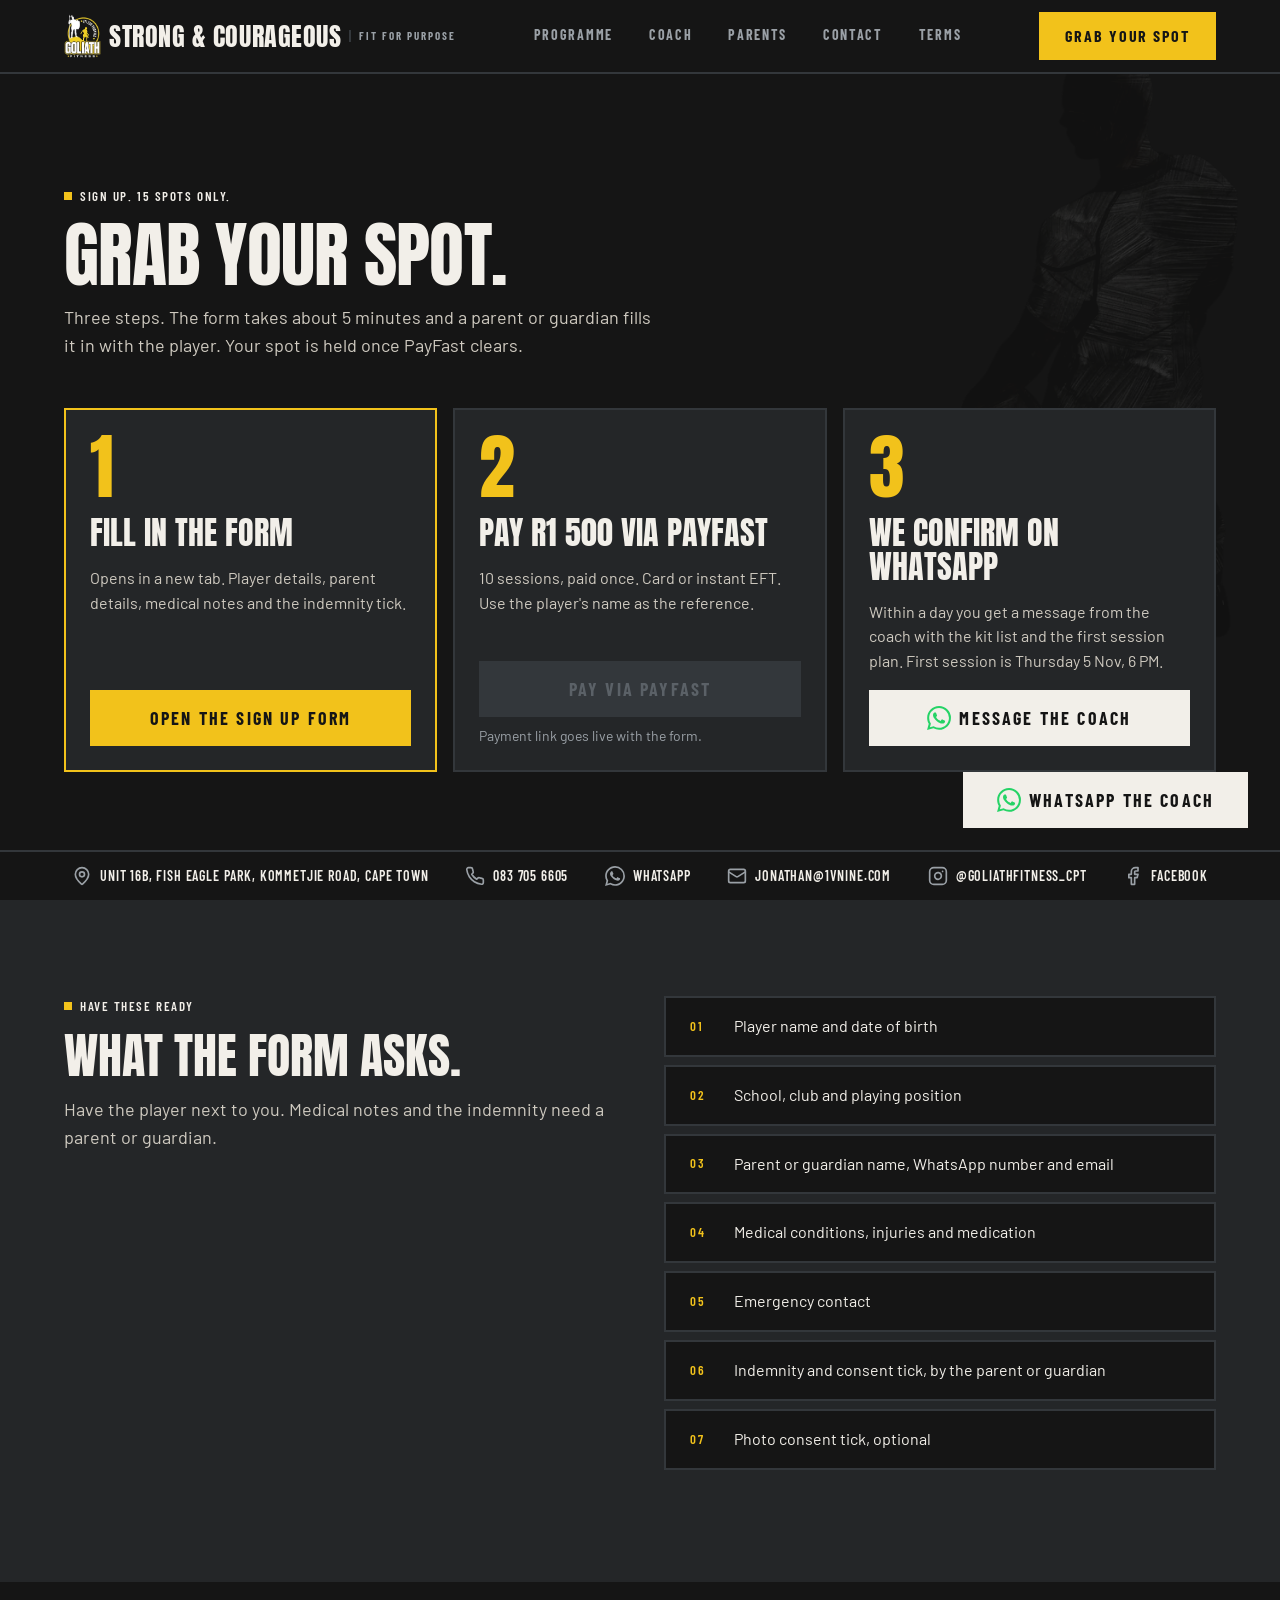
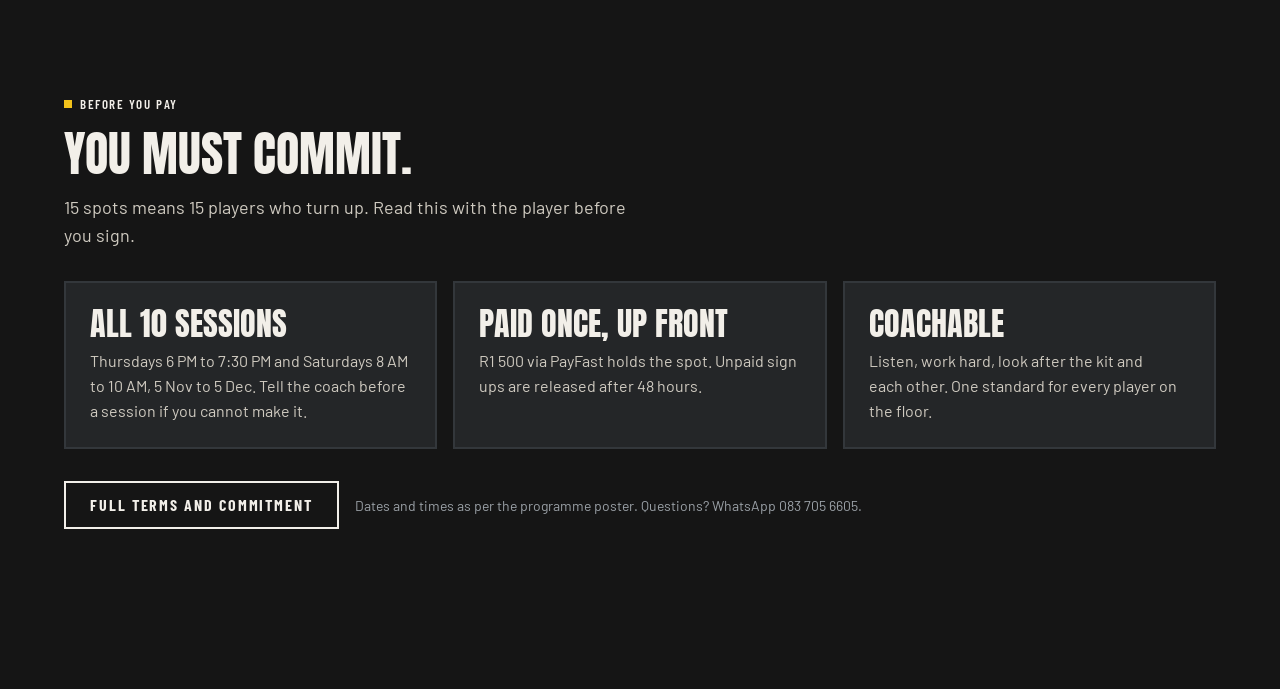
==== sign-up.html @ c694f8e2 "SEO, speed and accessibility upgrades from the three audits - robots.txt, sitemap.xml and llms.txt -" ====
<!DOCTYPE html>
<html lang="en-ZA">
<head>
<meta charset="utf-8">
<meta name="viewport" content="width=device-width, initial-scale=1">
<title>Sign Up for No Base. No Season. | Teen Rugby, Cape Town</title>
<meta name="description" content="Three steps to a spot on No Base. No Season.: fill in the form, pay R1 500 via PayFast, get confirmed on WhatsApp.">
<link rel="canonical" href="https://n0basen0season.netlify.app/sign-up">
<link rel="icon" type="image/png" sizes="32x32" href="assets/favicon-32.png">
<link rel="apple-touch-icon" href="assets/apple-touch-icon.png">
<meta name="theme-color" content="#151515">
<meta property="og:type" content="website">
<meta property="og:site_name" content="Strong &amp; Courageous Rugby">
<meta property="og:title" content="Sign Up for No Base. No Season. | Teen Rugby, Cape Town">
<meta property="og:description" content="Three steps to a spot on No Base. No Season.: fill in the form, pay R1 500 via PayFast, get confirmed on WhatsApp.">
<meta property="og:url" content="https://n0basen0season.netlify.app/sign-up">
<meta property="og:image" content="https://n0basen0season.netlify.app/assets/og-image.jpg">
<meta property="og:image:width" content="1200">
<meta property="og:image:height" content="630">
<meta property="og:image:alt" content="Goliath Fitness, Fit for Purpose badge">
<meta name="twitter:card" content="summary_large_image">
<meta name="twitter:title" content="Sign Up for No Base. No Season. | Teen Rugby, Cape Town">
<meta name="twitter:description" content="Three steps to a spot on No Base. No Season.: fill in the form, pay R1 500 via PayFast, get confirmed on WhatsApp.">
<meta name="twitter:image" content="https://n0basen0season.netlify.app/assets/og-image.jpg">
<link rel="preload" href="assets/fonts/Anton-Regular.woff2" as="font" type="font/woff2" crossorigin>
<link rel="preload" href="assets/fonts/Barlow-Regular.woff2" as="font" type="font/woff2" crossorigin>
<link rel="stylesheet" href="css/goliath.css">
<link rel="stylesheet" href="css/site.css">
<script src="js/site.js" defer></script>
<script type="application/ld+json">
{
 "@context": "https://schema.org",
 "@graph": [
  {
   "@type": "WebPage",
   "@id": "https://n0basen0season.netlify.app/sign-up",
   "name": "Sign Up for No Base. No Season. | Teen Rugby, Cape Town",
   "url": "https://n0basen0season.netlify.app/sign-up",
   "isPartOf": {
    "@id": "https://n0basen0season.netlify.app/#website"
   },
   "about": {
    "@id": "https://n0basen0season.netlify.app/#event"
   }
  },
  {
   "@type": "BreadcrumbList",
   "itemListElement": [
    {
     "@type": "ListItem",
     "position": 1,
     "name": "Home",
     "item": "https://n0basen0season.netlify.app/"
    },
    {
     "@type": "ListItem",
     "position": 2,
     "name": "Sign Up",
     "item": "https://n0basen0season.netlify.app/sign-up"
    }
   ]
  }
 ]
}
</script>
</head>
<body>
<svg width="0" height="0" style="position:absolute" aria-hidden="true">
  <symbol id="i-whatsapp" viewBox="0 0 24 24"><path fill="currentColor" d="M17.472 14.382c-.297-.149-1.758-.867-2.03-.967-.273-.099-.471-.148-.67.15-.197.297-.767.966-.94 1.164-.173.199-.347.223-.644.075-.297-.15-1.255-.463-2.39-1.475-.883-.788-1.48-1.761-1.653-2.059-.173-.297-.018-.458.13-.606.134-.133.298-.347.446-.52.149-.174.198-.298.298-.497.099-.198.05-.371-.025-.52-.075-.149-.669-1.612-.916-2.207-.242-.579-.487-.5-.669-.51-.173-.008-.371-.01-.57-.01-.198 0-.52.074-.792.372-.272.297-1.04 1.016-1.04 2.479 0 1.462 1.065 2.875 1.213 3.074.149.198 2.096 3.2 5.077 4.487.709.306 1.262.489 1.694.625.712.227 1.36.195 1.871.118.571-.085 1.758-.719 2.006-1.413.248-.694.248-1.289.173-1.413-.074-.124-.272-.198-.57-.347m-5.421 7.403h-.004a9.87 9.87 0 01-5.031-1.378l-.361-.214-3.741.982.998-3.648-.235-.374a9.86 9.86 0 01-1.51-5.26c.001-5.45 4.436-9.884 9.888-9.884 2.64 0 5.122 1.03 6.988 2.898a9.825 9.825 0 012.893 6.994c-.003 5.45-4.437 9.884-9.885 9.884m8.413-18.297A11.815 11.815 0 0012.05 0C5.495 0 .16 5.335.157 11.892c0 2.096.547 4.142 1.588 5.945L.057 24l6.305-1.654a11.882 11.882 0 005.683 1.448h.005c6.554 0 11.89-5.335 11.893-11.893a11.821 11.821 0 00-3.48-8.413Z"/></symbol>
  <symbol id="i-menu" viewBox="0 0 24 24" fill="none" stroke="currentColor" stroke-width="2" stroke-linecap="round" stroke-linejoin="round"><line x1="4" x2="20" y1="12" y2="12"/><line x1="4" x2="20" y1="6" y2="6"/><line x1="4" x2="20" y1="18" y2="18"/></symbol>
  <symbol id="i-x" viewBox="0 0 24 24" fill="none" stroke="currentColor" stroke-width="2" stroke-linecap="round" stroke-linejoin="round"><path d="M18 6 6 18"/><path d="m6 6 12 12"/></symbol>
  <symbol id="i-map-pin" viewBox="0 0 24 24" fill="none" stroke="currentColor" stroke-width="2" stroke-linecap="round" stroke-linejoin="round"><path d="M20 10c0 4.993-5.539 10.193-7.399 11.799a1 1 0 0 1-1.202 0C9.539 20.193 4 14.993 4 10a8 8 0 0 1 16 0"/><circle cx="12" cy="10" r="3"/></symbol>
  <symbol id="i-phone" viewBox="0 0 24 24" fill="none" stroke="currentColor" stroke-width="2" stroke-linecap="round" stroke-linejoin="round"><path d="M22 16.92v3a2 2 0 0 1-2.18 2 19.79 19.79 0 0 1-8.63-3.07 19.5 19.5 0 0 1-6-6 19.79 19.79 0 0 1-3.07-8.67A2 2 0 0 1 4.11 2h3a2 2 0 0 1 2 1.72 12.84 12.84 0 0 0 .7 2.81 2 2 0 0 1-.45 2.11L8.09 9.91a16 16 0 0 0 6 6l1.27-1.27a2 2 0 0 1 2.11-.45 12.84 12.84 0 0 0 2.81.7A2 2 0 0 1 22 16.92z"/></symbol>
  <symbol id="i-mail" viewBox="0 0 24 24" fill="none" stroke="currentColor" stroke-width="2" stroke-linecap="round" stroke-linejoin="round"><rect width="20" height="16" x="2" y="4" rx="2"/><path d="m22 7-8.97 5.7a1.94 1.94 0 0 1-2.06 0L2 7"/></symbol>
  <symbol id="i-instagram" viewBox="0 0 24 24" fill="none" stroke="currentColor" stroke-width="2" stroke-linecap="round" stroke-linejoin="round"><rect width="20" height="20" x="2" y="2" rx="5" ry="5"/><path d="M16 11.37A4 4 0 1 1 12.63 8 4 4 0 0 1 16 11.37z"/><line x1="17.5" x2="17.51" y1="6.5" y2="6.5"/></symbol>
  <symbol id="i-facebook" viewBox="0 0 24 24" fill="none" stroke="currentColor" stroke-width="2" stroke-linecap="round" stroke-linejoin="round"><path d="M18 2h-3a5 5 0 0 0-5 5v3H7v4h3v8h4v-8h3l1-4h-4V7a1 1 0 0 1 1-1h3z"/></symbol>
</svg>
<a class="skip-link" href="#main">Skip to content</a>
<div class="gl-page">

<header class="gl-nav">
  <div class="gl-nav__bar">
    <a class="gl-nav__brand" href="index.html" aria-label="Strong &amp; Courageous home"><img class="gl-nav__logo" src="assets/logo-111.webp" alt="Goliath Fitness badge" width="37" height="44"><span class="gl-nav__word">Strong &amp; Courageous</span><span class="gl-nav__sub">Fit for Purpose</span></a>
    <nav aria-label="Primary">
      <ul class="gl-nav__links">
        <li><a class="gl-nav__link" href="index.html#programme">Programme</a></li>
        <li><a class="gl-nav__link" href="index.html#coach">Coach</a></li>
        <li><a class="gl-nav__link" href="index.html#faq">Parents</a></li>
        <li><a class="gl-nav__link" href="index.html#contact">Contact</a></li>
        <li><a class="gl-nav__link" href="terms.html">Terms</a></li>
      </ul>
    </nav>
    <div class="gl-nav__actions">
      <a class="gl-btn gl-btn--primary gl-nav__cta" href="sign-up.html"><span>Grab Your Spot</span></a>
      <button class="gl-nav__toggle" type="button" aria-expanded="false" aria-controls="gl-nav-menu" aria-label="Open menu"><svg class="gl-icon gl-icon--open" width="24" height="24" aria-hidden="true"><use href="#i-menu"/></svg><svg class="gl-icon gl-icon--close" width="24" height="24" aria-hidden="true"><use href="#i-x"/></svg></button>
    </div>
  </div>
  <div class="gl-nav__menu" id="gl-nav-menu" hidden>
    <a class="gl-nav__link" href="index.html#programme">Programme</a>
    <a class="gl-nav__link" href="index.html#coach">Coach</a>
    <a class="gl-nav__link" href="index.html#faq">Parents</a>
    <a class="gl-nav__link" href="index.html#contact">Contact</a>
    <a class="gl-nav__link" href="terms.html">Terms</a>
    <div class="gl-nav__menu-actions">
      <a class="gl-btn gl-btn--primary gl-btn--full" href="sign-up.html"><span>Grab Your Spot</span></a>
      <a class="gl-btn gl-btn--whatsapp gl-btn--full" href="https://wa.me/27837056605?text=Hi%20Jonathan.%20I%20want%20to%20sign%20up%20for%20No%20Base.%20No%20Season." target="_blank" rel="noopener noreferrer"><svg class="gl-icon" width="24" height="24" aria-hidden="true"><use href="#i-whatsapp"/></svg><span>WhatsApp the Coach</span></a>
    </div>
  </div>
</header>

<main class="gl-page__main" id="main" tabindex="-1">

<section class="gl-section" aria-labelledby="signup-title" style="position:relative;overflow:hidden">
  <img src="assets/brand/player-paint-web-600.webp" srcset="assets/brand/player-paint-web-600.webp 600w, assets/brand/player-paint-web-1000.webp 1000w" sizes="512px" width="1200" height="1500" alt="" aria-hidden="true" style="position:absolute;right:-6%;top:-4%;height:min(640px, 90%);width:auto;opacity:.45;pointer-events:none;filter:contrast(1.15) saturate(.8)">
  <div class="gl-container" style="position:relative;display:flex;flex-direction:column;gap:48px">
    <div class="gl-sh gl-sh--display">
      <span class="eyebrow">Sign up. 15 spots only.</span>
      <h1 class="gl-sh__title" id="signup-title">Grab Your Spot.</h1>
      <p class="gl-sh__lead">Three steps. The form takes about 5 minutes and a parent or guardian fills it in with the player. Your spot is held once PayFast clears.</p>
    </div>
    <ol style="list-style:none;margin:0;padding:0;display:grid;grid-template-columns:repeat(auto-fit,minmax(280px,1fr));gap:16px">
      <li class="gl-card" style="padding:24px;gap:16px;border-color:var(--border-accent)">
        <span class="t-display-l" style="color:var(--text-accent)">1</span>
        <span class="t-h3">Fill in the form</span>
        <span class="t-body">Opens in a new tab. Player details, parent details, medical notes and the indemnity tick.</span>
        <div style="margin-top:auto;display:flex;flex-direction:column;gap:8px">
          <a class="gl-btn gl-btn--primary gl-btn--lg gl-btn--full" href="https://forms.gle/XaMLDP9zuUtkLmPWA" target="_blank" rel="noopener noreferrer"><span>Open the Sign Up Form</span></a>
        </div>
      </li>
      <li class="gl-card" style="padding:24px;gap:16px">
        <span class="t-display-l" style="color:var(--text-accent)">2</span>
        <span class="t-h3">Pay R1 500 via PayFast</span>
        <span class="t-body">10 sessions, paid once. Card or instant EFT. Use the player's name as the reference.</span>
        <div style="margin-top:auto;display:flex;flex-direction:column;gap:8px">
          <!-- PayFast link not set yet. When you have it: replace role/aria-disabled with href="YOUR_PAYFAST_LINK" target="_blank" rel="noopener noreferrer", and delete the note below. -->
          <a class="gl-btn gl-btn--secondary gl-btn--lg gl-btn--full" role="link" aria-disabled="true"><span>Pay via PayFast</span></a>
          <span class="t-small">Payment link goes live with the form.</span>
        </div>
      </li>
      <li class="gl-card" style="padding:24px;gap:16px">
        <span class="t-display-l" style="color:var(--text-accent)">3</span>
        <span class="t-h3">We confirm on WhatsApp</span>
        <span class="t-body">Within a day you get a message from the coach with the kit list and the first session plan. First session is Thursday 5 Nov, 6 PM.</span>
        <div style="margin-top:auto">
          <a class="gl-btn gl-btn--whatsapp gl-btn--full" href="https://wa.me/27837056605?text=Hi%20Jonathan.%20I%20have%20signed%20up%20for%20No%20Base.%20No%20Season.%20and%20paid%20via%20PayFast." target="_blank" rel="noopener noreferrer"><svg class="gl-icon" width="24" height="24" aria-hidden="true"><use href="#i-whatsapp"/></svg><span>Message the Coach</span></a>
        </div>
      </li>
    </ol>
  </div>
</section>

<section class="gl-band gl-section" aria-labelledby="asks-title">
  <div class="gl-container" style="display:grid;grid-template-columns:repeat(auto-fit,minmax(280px,1fr));gap:48px;align-items:start">
    <div class="gl-sh">
      <span class="eyebrow">Have these ready</span>
      <h2 class="gl-sh__title" id="asks-title">What the Form Asks.</h2>
      <p class="gl-sh__lead">Have the player next to you. Medical notes and the indemnity need a parent or guardian.</p>
    </div>
    <ul style="list-style:none;margin:0;padding:0;display:flex;flex-direction:column;gap:8px">
      <li class="gl-card" style="padding:16px 24px;flex-direction:row;gap:16px;align-items:center"><span class="t-label" style="color:var(--text-accent);min-width:28px">01</span><span class="t-body" style="color:var(--text-primary)">Player name and date of birth</span></li>
      <li class="gl-card" style="padding:16px 24px;flex-direction:row;gap:16px;align-items:center"><span class="t-label" style="color:var(--text-accent);min-width:28px">02</span><span class="t-body" style="color:var(--text-primary)">School, club and playing position</span></li>
      <li class="gl-card" style="padding:16px 24px;flex-direction:row;gap:16px;align-items:center"><span class="t-label" style="color:var(--text-accent);min-width:28px">03</span><span class="t-body" style="color:var(--text-primary)">Parent or guardian name, WhatsApp number and email</span></li>
      <li class="gl-card" style="padding:16px 24px;flex-direction:row;gap:16px;align-items:center"><span class="t-label" style="color:var(--text-accent);min-width:28px">04</span><span class="t-body" style="color:var(--text-primary)">Medical conditions, injuries and medication</span></li>
      <li class="gl-card" style="padding:16px 24px;flex-direction:row;gap:16px;align-items:center"><span class="t-label" style="color:var(--text-accent);min-width:28px">05</span><span class="t-body" style="color:var(--text-primary)">Emergency contact</span></li>
      <li class="gl-card" style="padding:16px 24px;flex-direction:row;gap:16px;align-items:center"><span class="t-label" style="color:var(--text-accent);min-width:28px">06</span><span class="t-body" style="color:var(--text-primary)">Indemnity and consent tick, by the parent or guardian</span></li>
      <li class="gl-card" style="padding:16px 24px;flex-direction:row;gap:16px;align-items:center"><span class="t-label" style="color:var(--text-accent);min-width:28px">07</span><span class="t-body" style="color:var(--text-primary)">Photo consent tick, optional</span></li>
    </ul>
  </div>
</section>

<section class="gl-section" aria-labelledby="commit-title">
  <div class="gl-container" style="display:flex;flex-direction:column;gap:32px">
    <div class="gl-sh">
      <span class="eyebrow">Before you pay</span>
      <h2 class="gl-sh__title" id="commit-title">You Must Commit.</h2>
      <p class="gl-sh__lead">15 spots means 15 players who turn up. Read this with the player before you sign.</p>
    </div>
    <div style="display:grid;grid-template-columns:repeat(auto-fit,minmax(240px,1fr));gap:16px">
      <div class="gl-card" style="padding:24px;gap:8px"><span class="t-h3">All 10 sessions</span><span class="t-body">Thursdays 6 PM to 7:30 PM and Saturdays 8 AM to 10 AM, 5 Nov to 5 Dec. Tell the coach before a session if you cannot make it.</span></div>
      <div class="gl-card" style="padding:24px;gap:8px"><span class="t-h3">Paid once, up front</span><span class="t-body">R1 500 via PayFast holds the spot. Unpaid sign ups are released after 48 hours.</span></div>
      <div class="gl-card" style="padding:24px;gap:8px"><span class="t-h3">Coachable</span><span class="t-body">Listen, work hard, look after the kit and each other. One standard for every player on the floor.</span></div>
    </div>
    <div class="gl-cluster" style="gap:16px">
      <a class="gl-btn gl-btn--secondary" href="terms.html"><span>Full Terms and Commitment</span></a>
      <span class="t-small">Dates and times as per the programme poster. Questions? WhatsApp 083 705 6605.</span>
    </div>
  </div>
</section>

</main>

<a class="gl-btn gl-btn--whatsapp gl-wa-float" href="https://wa.me/27837056605?text=Hi%20Jonathan.%20I%20want%20to%20sign%20up%20for%20No%20Base.%20No%20Season." target="_blank" rel="noopener noreferrer"><svg class="gl-icon" width="24" height="24" aria-hidden="true"><use href="#i-whatsapp"/></svg><span>WhatsApp the Coach</span></a>

<footer class="gl-strip gl-strip--fixed" aria-label="Contact details">
  <div class="gl-strip__bar">
    <a class="gl-strip__item gl-strip__item--address" href="https://maps.app.goo.gl/hayWaB1EWvCcktq87" aria-label="Find us at Unit 16B, Fish Eagle Park, Kommetjie Road, Cape Town" target="_blank" rel="noopener noreferrer"><svg class="gl-icon" width="20" height="20" aria-hidden="true"><use href="#i-map-pin"/></svg><span class="gl-strip__text">Unit 16B, Fish Eagle Park, Kommetjie Road, Cape Town</span></a>
    <a class="gl-strip__item" href="tel:+27837056605" aria-label="Call 083 705 6605"><svg class="gl-icon" width="20" height="20" aria-hidden="true"><use href="#i-phone"/></svg><span class="gl-strip__text">083 705 6605</span></a>
    <a class="gl-strip__item" href="https://wa.me/27837056605" aria-label="WhatsApp 083 705 6605" target="_blank" rel="noopener noreferrer"><svg class="gl-icon" width="20" height="20" aria-hidden="true"><use href="#i-whatsapp"/></svg><span class="gl-strip__text">WhatsApp</span></a>
    <a class="gl-strip__item" href="mailto:jonathan@1vnine.com" aria-label="Email jonathan@1vnine.com"><svg class="gl-icon" width="20" height="20" aria-hidden="true"><use href="#i-mail"/></svg><span class="gl-strip__text">jonathan@1vnine.com</span></a>
    <a class="gl-strip__item" href="https://www.instagram.com/goliathfitness_cpt" aria-label="Instagram @goliathfitness_cpt" target="_blank" rel="noopener noreferrer"><svg class="gl-icon" width="20" height="20" aria-hidden="true"><use href="#i-instagram"/></svg><span class="gl-strip__text">@goliathfitness_cpt</span></a>
    <!-- Facebook URL is the design's placeholder. Swap in the real page link. -->
    <a class="gl-strip__item" href="https://www.facebook.com/" aria-label="Facebook page" target="_blank" rel="noopener noreferrer"><svg class="gl-icon" width="20" height="20" aria-hidden="true"><use href="#i-facebook"/></svg><span class="gl-strip__text">Facebook</span></a>
  </div>
</footer>

</div>
</body>
</html>
---- css/goliath.css ----
/* Goliath Design System (d1de672b), concatenated from _ds/. Only change: @font-face lists WOFF2 before the original TTF. Page tweaks live in site.css. */
/* Webfonts. Open licence (OFL) binaries copied from the Google Fonts repository into /assets/fonts.
   Display: Anton (single weight). Body: Barlow 400/500/600. Labels and buttons: Barlow Condensed 600/700. */
@font-face{font-family:"Anton";font-style:normal;font-weight:400;font-display:swap;src:url("../assets/fonts/Anton-Regular.woff2") format("woff2"),url("../assets/fonts/Anton-Regular.ttf") format("truetype")}
@font-face{font-family:"Barlow";font-style:normal;font-weight:400;font-display:swap;src:url("../assets/fonts/Barlow-Regular.woff2") format("woff2"),url("../assets/fonts/Barlow-Regular.ttf") format("truetype")}
@font-face{font-family:"Barlow";font-style:normal;font-weight:500;font-display:swap;src:url("../assets/fonts/Barlow-Medium.woff2") format("woff2"),url("../assets/fonts/Barlow-Medium.ttf") format("truetype")}
@font-face{font-family:"Barlow";font-style:normal;font-weight:600;font-display:swap;src:url("../assets/fonts/Barlow-SemiBold.woff2") format("woff2"),url("../assets/fonts/Barlow-SemiBold.ttf") format("truetype")}
@font-face{font-family:"Barlow Condensed";font-style:normal;font-weight:600;font-display:swap;src:url("../assets/fonts/BarlowCondensed-SemiBold.woff2") format("woff2"),url("../assets/fonts/BarlowCondensed-SemiBold.ttf") format("truetype")}
@font-face{font-family:"Barlow Condensed";font-style:normal;font-weight:700;font-display:swap;src:url("../assets/fonts/BarlowCondensed-Bold.woff2") format("woff2"),url("../assets/fonts/BarlowCondensed-Bold.ttf") format("truetype")}
:root{
/* Base palette. Charcoal is the ground, Bone is the ink, Steel is structure, Yellow is the single accent, matched to the gym’s own campaign material and badge. */
--charcoal-900:#151515;
--charcoal-800:#1C1D1F;
--charcoal-700:#242628;
--charcoal-600:#2E3134;
--steel-700:#33373B;
--steel-500:#5B6167;
--steel-300:#9AA0A6;
--bone-300:#CFCAC0;
--bone-100:#F2EFE9;
--yellow-400:#F7CF3F;
--yellow-500:#F2C21B;
--yellow-600:#D9A90D;
--success-500:#8DAA78;
--success-700:#3A4F31;
--error-500:#E5695A;
--error-700:#5A2A24;
/* The gold in the supplied logo mark. One step from the accent. The logo file itself is never recoloured. */
--logo-gold:#E8C820;
/* Third party brand colour. Appears only on the WhatsApp glyph inside the WhatsApp button. Never a fill. */
--whatsapp:#25D366;

/* Semantic aliases. Components reference these, never the raw palette. */
--bg-page:var(--charcoal-900);
--bg-section:var(--charcoal-700);
--surface-card:var(--charcoal-700);
--surface-card-hover:var(--charcoal-600);
--surface-input:var(--charcoal-800);
--surface-strip:var(--charcoal-900);
--text-primary:var(--bone-100);
--text-body:var(--bone-300);
--text-secondary:var(--steel-300);
--text-disabled:var(--steel-500);
--text-on-accent:var(--charcoal-900);
--text-inverse:var(--charcoal-900);
--text-accent:var(--yellow-500);
--accent:var(--yellow-500);
--accent-hover:var(--yellow-400);
--accent-pressed:var(--yellow-600);
--border-default:var(--steel-500);
--border-strong:var(--bone-100);
--border-subtle:var(--steel-700);
--border-accent:var(--yellow-500);
--focus-ring:var(--bone-100);
--focus-ring-on-light:var(--yellow-500);
--overlay-photo:rgba(21,21,21,.6);
--overlay-photo-heavy:rgba(21,21,21,.78);
--success:var(--success-500);
--success-bg:var(--success-700);
--error:var(--error-500);
--error-bg:var(--error-700);
--link:var(--bone-100);
--link-hover:var(--yellow-500);
}

:root{
/* Families */
--font-display:"Anton","Barlow Condensed",Impact,"Arial Narrow",sans-serif;
--font-body:"Barlow","Helvetica Neue",Arial,sans-serif;
--font-label:"Barlow Condensed","Barlow",Arial,sans-serif;

/* Weights. Anton ships one weight (400). */
--weight-regular:400;
--weight-medium:500;
--weight-semibold:600;
--weight-bold:700;

/* Scale. Mobile first, fluid to 1280. Display sizes are uppercase by rule. */
--text-display-xl:clamp(56px,10.5vw,112px);
--text-display-l:clamp(40px,6.5vw,72px);
--text-h2:clamp(32px,4.2vw,48px);
--text-h3:clamp(24px,2.6vw,32px);
--text-body-l:clamp(18px,1.4vw,20px);
--text-body:16px;
--text-small:14px;
--text-label:13px;

/* Line heights */
--leading-display:.92;
--leading-heading:1;
--leading-h3:1.05;
--leading-body:1.55;
--leading-small:1.5;
--leading-label:1;

/* Tracking */
--tracking-display:-.01em;
--tracking-heading:0;
--tracking-label:.12em;
--tracking-label-wide:.18em;
}

:root{
/* 8 point scale. --sp-1 is 8px. The half step exists for icon gaps and badge padding only. */
--sp-0-5:4px;
--sp-1:8px;
--sp-2:16px;
--sp-3:24px;
--sp-4:32px;
--sp-5:40px;
--sp-6:48px;
--sp-8:64px;
--sp-10:80px;
--sp-12:96px;
--sp-16:128px;

/* Shape. Hard edges. 2px is the ceiling, used only on badges and inputs. */
--radius-0:0;
--radius-1:2px;
--border-w:2px;
--border-w-hair:1px;

/* Controls. 48px is the minimum tap target. WhatsApp and hero CTAs use 56. */
--control-h:48px;
--control-h-lg:56px;
--control-px:24px;
--control-px-lg:32px;
--tap-min:48px;

/* Layout. Breakpoints are 390, 768 and 1280 (media queries cannot read custom properties, repeat the literals). */
--container-max:1280px;
--gutter:16px;
--gutter-md:32px;
--gutter-lg:64px;
--nav-h:64px;
--nav-h-lg:72px;
--strip-h:56px;
--strip-h-lg:48px;
--section-py:64px;
--section-py-lg:112px;

/* Motion. Mechanical. Colour and border changes only. Nothing moves, nothing fades in on scroll. */
--duration-fast:120ms; /* @kind other */
--duration-base:180ms; /* @kind other */
--ease-mechanical:cubic-bezier(.2,0,0,1); /* @kind other */

/* Stacking */
--z-nav:40; /* @kind other */
--z-strip:40; /* @kind other */
--z-float:50; /* @kind other */
--z-overlay:60; /* @kind other */
}

/* Page defaults for any surface built on the Goliath system. */
*,*::before,*::after{box-sizing:border-box}
html{-webkit-text-size-adjust:100%}
body{margin:0;background:var(--bg-page);color:var(--text-body);font-family:var(--font-body);font-size:var(--text-body);line-height:var(--leading-body);font-weight:var(--weight-regular);-webkit-font-smoothing:antialiased}
h1,h2,h3,h4,p,figure,blockquote{margin:0}
img,svg,video{display:block;max-width:100%}
a{color:var(--link);text-decoration:underline;text-decoration-thickness:2px;text-underline-offset:3px;transition:color var(--duration-fast) var(--ease-mechanical)}
a:hover{color:var(--link-hover)}
:focus-visible{outline:var(--border-w) solid var(--focus-ring);outline-offset:2px}
button,input,select,textarea{font:inherit;color:inherit}
::selection{background:var(--accent);color:var(--text-on-accent)}

/* Type classes for plain HTML consumers. Components set the same values inline. */
.t-display-xl{font-family:var(--font-display);font-size:var(--text-display-xl);line-height:var(--leading-display);letter-spacing:var(--tracking-display);text-transform:uppercase;font-weight:var(--weight-regular);color:var(--text-primary);text-wrap:balance}
.t-display-l{font-family:var(--font-display);font-size:var(--text-display-l);line-height:var(--leading-display);letter-spacing:var(--tracking-display);text-transform:uppercase;font-weight:var(--weight-regular);color:var(--text-primary);text-wrap:balance}
.t-h2{font-family:var(--font-display);font-size:var(--text-h2);line-height:var(--leading-heading);letter-spacing:var(--tracking-heading);text-transform:uppercase;font-weight:var(--weight-regular);color:var(--text-primary);text-wrap:balance}
.t-h3{font-family:var(--font-display);font-size:var(--text-h3);line-height:var(--leading-h3);text-transform:uppercase;font-weight:var(--weight-regular);color:var(--text-primary)}
.t-body-l{font-family:var(--font-body);font-size:var(--text-body-l);line-height:var(--leading-body);font-weight:var(--weight-regular);color:var(--text-body);text-wrap:pretty}
.t-body{font-family:var(--font-body);font-size:var(--text-body);line-height:var(--leading-body);font-weight:var(--weight-regular);color:var(--text-body);text-wrap:pretty}
.t-small{font-family:var(--font-body);font-size:var(--text-small);line-height:var(--leading-small);color:var(--text-secondary)}
.t-label{font-family:var(--font-label);font-size:var(--text-label);line-height:var(--leading-label);letter-spacing:var(--tracking-label);text-transform:uppercase;font-weight:var(--weight-semibold);color:var(--text-secondary)}
.t-primary{color:var(--text-primary)}
.t-accent{color:var(--text-accent)}
/* Eyebrow: yellow square marker plus label. The square is the brand's one decorative motif. */
.eyebrow{display:inline-flex;align-items:center;gap:var(--sp-1);font-family:var(--font-label);font-size:var(--text-label);letter-spacing:var(--tracking-label);text-transform:uppercase;font-weight:var(--weight-semibold);color:var(--text-primary)}
.eyebrow::before{content:"";width:8px;height:8px;background:var(--accent);flex:none}

/* Layout helpers. Mobile first. Breakpoints 390 (base), 768, 1280. */
.gl-container{width:100%;max-width:var(--container-max);margin-inline:auto;padding-inline:var(--gutter)}
.gl-section{padding-block:var(--section-py)}
.gl-band{background:var(--bg-section)}
.gl-stack{display:flex;flex-direction:column;gap:var(--sp-2)}
.gl-stack--lg{gap:var(--sp-4)}
.gl-cluster{display:flex;flex-wrap:wrap;gap:var(--sp-2);align-items:center}
.gl-grid{display:grid;gap:var(--sp-2);grid-template-columns:minmax(0,1fr)}
.gl-rule{border:0;border-top:var(--border-w) solid var(--border-subtle);margin:0}
.gl-rule--strong{border-top-color:var(--border-strong)}
.gl-page{min-height:100vh;display:flex;flex-direction:column}
.gl-page__main{flex:1;padding-bottom:var(--strip-h)}
@media(min-width:768px){.gl-container{padding-inline:var(--gutter-md)}.gl-grid{gap:var(--sp-3)}.gl-grid--2,.gl-grid--3{grid-template-columns:repeat(2,minmax(0,1fr))}.gl-page__main{padding-bottom:var(--strip-h-lg)}}
@media(min-width:1280px){.gl-container{padding-inline:var(--gutter-lg)}.gl-section{padding-block:var(--section-py-lg)}.gl-grid--3{grid-template-columns:repeat(3,minmax(0,1fr))}}

/* Component classes. The React components in /components render these. Plain HTML consumers may use them directly.
   Rules: 2px borders, 0 to 2px radius, colour and border changes only on interaction. Nothing moves, fades or glows. */

/* Icon */
.gl-icon{display:inline-block;flex:none;vertical-align:middle}

/* Buttons */
.gl-btn{display:inline-flex;align-items:center;justify-content:center;gap:var(--sp-1);min-height:var(--control-h);padding:0 var(--control-px);font-family:var(--font-label);font-weight:var(--weight-bold);font-size:16px;line-height:1;letter-spacing:var(--tracking-label);text-transform:uppercase;text-decoration:none;text-align:center;border:var(--border-w) solid transparent;border-radius:var(--radius-0);cursor:pointer;user-select:none;white-space:nowrap;transition:background-color var(--duration-fast) var(--ease-mechanical),color var(--duration-fast) var(--ease-mechanical),border-color var(--duration-fast) var(--ease-mechanical)}
.gl-btn--lg{min-height:var(--control-h-lg);padding:0 var(--control-px-lg);font-size:18px}
.gl-btn--full{display:flex;width:100%}
.gl-btn--primary{background:var(--accent);color:var(--text-on-accent);border-color:var(--accent)}
.gl-btn--primary:hover{background:var(--accent-hover);border-color:var(--accent-hover);color:var(--text-on-accent)}
.gl-btn--primary:active{background:var(--accent-pressed);border-color:var(--accent-pressed)}
.gl-btn--secondary{background:transparent;color:var(--text-primary);border-color:var(--border-strong)}
.gl-btn--secondary:hover{background:var(--bone-100);color:var(--text-inverse)}
.gl-btn--secondary:active,.gl-btn--secondary[aria-pressed="true"]{background:var(--bone-300);border-color:var(--bone-300);color:var(--text-inverse)}
.gl-btn--secondary[aria-pressed="true"]{background:var(--bone-100);border-color:var(--bone-100)}
.gl-btn--whatsapp{background:var(--bone-100);color:var(--text-inverse);border-color:var(--bone-100);min-height:var(--control-h-lg);padding:0 var(--control-px-lg);font-size:18px}
.gl-btn--whatsapp:hover{background:#FFFFFF;border-color:#FFFFFF;color:var(--text-inverse)}
.gl-btn--whatsapp:active{background:var(--bone-300);border-color:var(--bone-300)}
.gl-btn--whatsapp .gl-icon{color:var(--whatsapp)}
.gl-btn:focus-visible{outline:var(--border-w) solid var(--focus-ring);outline-offset:3px}
.gl-btn:disabled,.gl-btn[aria-disabled="true"]{background:var(--steel-700);border-color:var(--steel-700);color:var(--text-disabled);cursor:not-allowed;pointer-events:none}
.gl-wa-float{position:fixed;right:var(--sp-2);bottom:calc(var(--strip-h) + var(--sp-2));z-index:var(--z-float)}
@media(min-width:768px){.gl-wa-float{right:var(--sp-4);bottom:calc(var(--strip-h-lg) + var(--sp-3))}}

/* Badge */
.gl-badge{display:inline-flex;align-items:center;gap:var(--sp-0-5);min-height:24px;padding:0 var(--sp-1);border:var(--border-w) solid var(--border-default);border-radius:var(--radius-1);font-family:var(--font-label);font-size:12px;line-height:1;font-weight:var(--weight-bold);letter-spacing:var(--tracking-label);text-transform:uppercase;color:var(--text-secondary);white-space:nowrap}
.gl-badge--strong{border-color:var(--bone-100);color:var(--text-primary)}
.gl-badge--accent{border-color:var(--accent);color:var(--text-accent)}
.gl-badge--solid{background:var(--accent);border-color:var(--accent);color:var(--text-on-accent)}
.gl-badge--success{border-color:var(--success);color:var(--success)}
.gl-badge--error{border-color:var(--error);color:var(--error)}

/* Section header */
.gl-sh{display:flex;flex-direction:column;gap:var(--sp-2);max-width:760px}
.gl-sh--center{align-items:center;text-align:center;margin-inline:auto}
.gl-sh--wide{max-width:none}
.gl-sh__title{font-family:var(--font-display);font-size:var(--text-h2);line-height:var(--leading-heading);letter-spacing:var(--tracking-heading);text-transform:uppercase;font-weight:var(--weight-regular);color:var(--text-primary);text-wrap:balance}
.gl-sh--display .gl-sh__title{font-size:var(--text-display-l);line-height:var(--leading-display);letter-spacing:var(--tracking-display)}
.gl-sh--xl .gl-sh__title{font-size:var(--text-display-xl);line-height:var(--leading-display);letter-spacing:var(--tracking-display)}
.gl-sh__lead{font-size:var(--text-body-l);line-height:var(--leading-body);color:var(--text-body);text-wrap:pretty;max-width:60ch}
.gl-sh__action{display:flex;flex-wrap:wrap;gap:var(--sp-1);padding-top:var(--sp-1)}
.gl-sh--split{max-width:none}
@media(min-width:768px){.gl-sh--split{flex-direction:row;align-items:flex-end;justify-content:space-between;gap:var(--sp-4)}.gl-sh--split .gl-sh__action{padding-top:0}.gl-sh--split>.gl-sh__text{display:flex;flex-direction:column;gap:var(--sp-2);max-width:760px}}

/* Cards */
.gl-card{background:var(--surface-card);border:var(--border-w) solid var(--border-subtle);display:flex;flex-direction:column;color:var(--text-body);transition:border-color var(--duration-fast) var(--ease-mechanical),background-color var(--duration-fast) var(--ease-mechanical)}
.gl-card:hover{border-color:var(--border-strong);background:var(--surface-card-hover)}
/* Surfaces step one level away from their ground: on a Charcoal 700 band, cards go back to 900. */
.gl-band .gl-card,.gl-band .gl-quote,.gl-band .gl-row{background:var(--charcoal-900)}
.gl-band .gl-card:hover{background:var(--charcoal-800)}
.gl-card__body{padding:var(--sp-3);display:flex;flex-direction:column;gap:var(--sp-2);flex:1}
.gl-card__top{display:flex;justify-content:space-between;align-items:flex-start;gap:var(--sp-2)}
.gl-card__title{font-family:var(--font-display);font-size:var(--text-h3);line-height:var(--leading-h3);text-transform:uppercase;font-weight:var(--weight-regular);color:var(--text-primary);text-wrap:balance}
.gl-card__meta{display:flex;flex-direction:column;gap:var(--sp-0-5);margin:0;padding:0;list-style:none;font-family:var(--font-label);font-size:var(--text-small);font-weight:var(--weight-bold);letter-spacing:.06em;text-transform:uppercase;color:var(--text-primary)}
.gl-card__desc{color:var(--text-body);text-wrap:pretty}
.gl-card__link{margin-top:auto;display:inline-flex;align-items:center;justify-content:space-between;gap:var(--sp-1);min-height:var(--tap-min);padding-top:var(--sp-2);border-top:var(--border-w) solid var(--border-subtle);font-family:var(--font-label);font-size:16px;font-weight:var(--weight-bold);letter-spacing:var(--tracking-label);text-transform:uppercase;color:var(--text-primary);text-decoration:none}
.gl-card__link:hover{color:var(--link-hover)}
.gl-card__link:focus-visible{outline:var(--border-w) solid var(--focus-ring);outline-offset:2px}

/* Schedule row. Stacked card below 768, table row above. */
.gl-row{display:flex;flex-direction:column;gap:var(--sp-1);padding:var(--sp-2);background:var(--surface-card);border:var(--border-w) solid var(--border-subtle);transition:background-color var(--duration-fast) var(--ease-mechanical),border-color var(--duration-fast) var(--ease-mechanical)}
.gl-row+.gl-row{margin-top:var(--sp-1)}
.gl-row:hover{border-color:var(--border-strong)}
.gl-row__head{display:flex;justify-content:space-between;align-items:center;gap:var(--sp-2)}
.gl-row__day{font-family:var(--font-label);font-size:var(--text-small);font-weight:var(--weight-bold);letter-spacing:var(--tracking-label);text-transform:uppercase;color:var(--text-secondary)}
.gl-row__time{font-family:var(--font-display);font-size:28px;line-height:1;text-transform:uppercase;color:var(--text-primary)}
.gl-row__name{color:var(--text-primary);font-weight:var(--weight-medium);font-size:var(--text-body-l);line-height:1.3}
.gl-row__note{display:block;color:var(--text-secondary);font-size:var(--text-small);font-weight:var(--weight-regular);margin-top:2px}
.gl-row__action{display:flex;padding-top:var(--sp-1)}
.gl-row__action .gl-btn{width:100%}
@media(min-width:768px){.gl-row{display:grid;grid-template-columns:120px 150px minmax(0,1fr) auto auto;align-items:center;gap:var(--sp-3);padding:var(--sp-2) var(--sp-3);background:transparent;border-width:0 0 var(--border-w) 0}.gl-row+.gl-row{margin-top:0}.gl-row:first-child{border-top-width:var(--border-w)}.gl-row:hover{background:var(--surface-card);border-color:var(--border-subtle)}.gl-row__head{display:contents}.gl-row__day{order:0}.gl-row__time{order:1;font-size:24px}.gl-row__name{order:2;font-size:var(--text-body)}.gl-row__badge{order:3}.gl-row__action{order:4;padding:0}.gl-row__action .gl-btn{width:auto}}

/* Testimonial */
.gl-quote{background:var(--surface-card);border:var(--border-w) solid var(--border-subtle);padding:var(--sp-3);display:flex;flex-direction:column;gap:var(--sp-2);color:var(--text-body)}
.gl-quote__stars{display:flex;gap:2px;color:var(--accent)}
.gl-quote__text{font-size:var(--text-body-l);line-height:1.4;font-weight:var(--weight-medium);color:var(--text-primary);text-wrap:pretty}
.gl-quote--display .gl-quote__text{font-family:var(--font-display);font-size:var(--text-h3);line-height:var(--leading-h3);text-transform:uppercase;font-weight:var(--weight-regular)}
.gl-quote__meta{display:flex;justify-content:space-between;align-items:center;gap:var(--sp-2);margin-top:auto;padding-top:var(--sp-1);font-family:var(--font-label);font-size:var(--text-label);font-weight:var(--weight-semibold);letter-spacing:var(--tracking-label);text-transform:uppercase;color:var(--text-secondary)}
.gl-quote__name{color:var(--text-primary);font-weight:var(--weight-bold)}
.gl-quote__source{display:inline-flex;align-items:center;gap:var(--sp-0-5)}

/* Photo. Real photo with dark overlay and grain, or a labelled placeholder. */
.gl-photo{position:relative;overflow:hidden;background:var(--charcoal-700);display:grid;place-items:end stretch;isolation:isolate;min-height:160px;width:100%}
.gl-photo__img{position:absolute;inset:0;width:100%;height:100%;object-fit:cover;filter:contrast(1.15) saturate(.8)}
.gl-photo__overlay{position:absolute;inset:0;background:var(--overlay-photo)}
.gl-photo__overlay--heavy{background:var(--overlay-photo-heavy)}
.gl-photo__grain{position:absolute;inset:0;pointer-events:none;opacity:.4;mix-blend-mode:overlay;background-image:url("[data-uri]")}
.gl-photo__placeholder{position:absolute;inset:0;border:var(--border-w) dashed var(--steel-500);background-image:repeating-linear-gradient(135deg,transparent 0 14px,rgba(91,97,103,.16) 14px 15px);display:grid;place-content:center;justify-items:center;text-align:center;gap:var(--sp-1);padding:var(--sp-2)}
.gl-photo__label{font-family:var(--font-label);font-weight:var(--weight-bold);font-size:var(--text-label);letter-spacing:var(--tracking-label-wide);text-transform:uppercase;color:var(--text-primary)}
.gl-photo__hint{font-size:var(--text-small);color:var(--text-secondary);max-width:28ch;text-wrap:pretty}
.gl-photo__content{position:relative;z-index:1;width:100%}
/* When content sits on the placeholder (heroes), the label moves to the top right corner out of the way. */
.gl-photo--has-content .gl-photo__placeholder{place-content:start end;justify-items:end;text-align:right;padding:var(--sp-2)}
.gl-photo--has-content .gl-photo__hint{max-width:22ch}

/* Nav bar */
.gl-nav{position:sticky;top:0;z-index:var(--z-nav);background:var(--bg-page);border-bottom:var(--border-w) solid var(--border-subtle)}
.gl-nav__bar{display:flex;align-items:center;justify-content:space-between;gap:var(--sp-2);min-height:var(--nav-h);max-width:var(--container-max);margin:0 auto;padding:0 var(--gutter)}
.gl-nav__brand{display:inline-flex;align-items:center;gap:var(--sp-1);min-height:var(--tap-min);text-decoration:none;color:var(--text-primary)}
.gl-nav__brand:hover{color:var(--text-primary)}
.gl-nav__logo{height:44px;width:auto}
.gl-nav__word{font-family:var(--font-display);font-size:26px;line-height:1;letter-spacing:.02em;text-transform:uppercase;color:var(--text-primary)}
.gl-nav__sub{display:none;font-family:var(--font-label);font-size:11px;font-weight:var(--weight-bold);letter-spacing:var(--tracking-label-wide);text-transform:uppercase;color:var(--text-secondary);padding-left:var(--sp-1);border-left:var(--border-w) solid var(--border-subtle);line-height:1.1}
.gl-nav__links{display:none;gap:var(--sp-0-5);list-style:none;margin:0;padding:0}
.gl-nav__link{display:inline-flex;align-items:center;min-height:var(--tap-min);padding:0 var(--sp-2);font-family:var(--font-label);font-size:var(--text-small);font-weight:var(--weight-bold);letter-spacing:var(--tracking-label);text-transform:uppercase;color:var(--text-secondary);text-decoration:none;border-bottom:var(--border-w) solid transparent;cursor:pointer;background:none;border-top:0;border-left:0;border-right:0}
.gl-nav__link:hover{color:var(--text-primary)}
.gl-nav__link[aria-current="page"]{color:var(--text-primary);border-bottom-color:var(--accent)}
.gl-nav__link:focus-visible{outline:var(--border-w) solid var(--focus-ring);outline-offset:-2px}
.gl-nav__actions{display:flex;align-items:center;gap:var(--sp-1)}
.gl-nav__cta{display:none}
.gl-nav__toggle{display:inline-flex;align-items:center;justify-content:center;width:var(--tap-min);height:var(--tap-min);background:transparent;border:var(--border-w) solid var(--border-default);color:var(--text-primary);cursor:pointer;padding:0}
.gl-nav__toggle:hover{border-color:var(--border-strong)}
.gl-nav__toggle[aria-expanded="true"]{background:var(--bone-100);color:var(--text-inverse);border-color:var(--bone-100)}
.gl-nav__menu{border-top:var(--border-w) solid var(--border-subtle);padding:var(--sp-1) var(--gutter) var(--sp-3);display:flex;flex-direction:column;gap:0}
.gl-nav__menu .gl-nav__link{min-height:56px;font-size:18px;padding:0;border-bottom:var(--border-w) solid var(--border-subtle);width:100%}
.gl-nav__menu .gl-nav__link[aria-current="page"]{border-bottom-color:var(--accent)}
.gl-nav__menu-actions{display:flex;flex-direction:column;gap:var(--sp-1);padding-top:var(--sp-2)}
@media(min-width:768px){.gl-nav__bar{min-height:var(--nav-h-lg);padding:0 var(--gutter-md)}.gl-nav__links{display:flex}.gl-nav__cta{display:inline-flex}.gl-nav__toggle,.gl-nav__menu{display:none}.gl-nav__sub{display:block}}
@media(min-width:1280px){.gl-nav__bar{padding:0 var(--gutter-lg)}}

/* Sticky contact strip */
.gl-strip{position:sticky;bottom:0;z-index:var(--z-strip);background:var(--surface-strip);border-top:var(--border-w) solid var(--border-subtle)}
.gl-strip--fixed{position:fixed;left:0;right:0;bottom:0}
.gl-strip--static{position:static}
.gl-strip__bar{display:flex;align-items:stretch;min-height:var(--strip-h);max-width:var(--container-max);margin:0 auto}
.gl-strip__item{display:inline-flex;align-items:center;justify-content:center;gap:var(--sp-1);flex:1 1 0;min-height:var(--strip-h);min-width:var(--tap-min);padding:0 var(--sp-0-5);color:var(--text-primary);text-decoration:none;font-family:var(--font-label);font-size:var(--text-small);font-weight:var(--weight-semibold);letter-spacing:.06em;text-transform:uppercase;border-left:var(--border-w) solid var(--border-subtle);white-space:nowrap;transition:background-color var(--duration-fast) var(--ease-mechanical)}
.gl-strip__item:first-child{border-left:0}
.gl-strip__item:hover{background:var(--surface-card);color:var(--text-primary)}
.gl-strip__item:focus-visible{outline:var(--border-w) solid var(--focus-ring);outline-offset:-4px}
.gl-strip__item .gl-icon{color:var(--text-secondary)}
.gl-strip__item:hover .gl-icon{color:var(--text-primary)}
.gl-strip__text{display:none}
@media(min-width:768px){.gl-strip__bar{min-height:var(--strip-h-lg);justify-content:center;padding:0 var(--gutter-md)}.gl-strip__item{flex:0 1 auto;min-height:var(--strip-h-lg);padding:0 var(--sp-2)}.gl-strip__text{display:inline}.gl-strip__item--address .gl-strip__text{display:none}}
@media(min-width:1280px){.gl-strip__bar{justify-content:space-between;padding:0 var(--gutter-lg)}.gl-strip__item{border-left:0;padding:0 var(--sp-1)}.gl-strip__item--address .gl-strip__text{display:inline}}

/* Forms */
.gl-field{display:flex;flex-direction:column;gap:var(--sp-1)}
.gl-field__label{display:flex;justify-content:space-between;align-items:baseline;gap:var(--sp-2);font-family:var(--font-label);font-size:var(--text-label);font-weight:var(--weight-bold);letter-spacing:var(--tracking-label);text-transform:uppercase;color:var(--text-primary)}
.gl-field__opt{color:var(--text-secondary);font-weight:var(--weight-semibold)}
.gl-field__hint{font-size:var(--text-small);color:var(--text-secondary)}
.gl-field__msg{display:flex;align-items:center;gap:var(--sp-1);font-size:var(--text-small);font-weight:var(--weight-medium);line-height:1.3}
.gl-field__msg--error{color:var(--error)}
.gl-field__msg--success{color:var(--success)}
.gl-input{display:block;width:100%;min-height:var(--control-h);padding:0 var(--sp-2);background:var(--surface-input);color:var(--text-primary);border:var(--border-w) solid var(--border-default);border-radius:var(--radius-1);font-family:var(--font-body);font-size:var(--text-body);line-height:1.4;appearance:none;-webkit-appearance:none;transition:border-color var(--duration-fast) var(--ease-mechanical),background-color var(--duration-fast) var(--ease-mechanical)}
.gl-input::placeholder{color:var(--steel-300);opacity:1}
.gl-input:hover{border-color:var(--steel-300)}
.gl-input:focus{outline:none;border-color:var(--bone-100)}
.gl-input:focus-visible{outline:var(--border-w) solid var(--focus-ring);outline-offset:2px}
.gl-input[aria-invalid="true"]{border-color:var(--error)}
.gl-input[aria-invalid="true"]:focus{border-color:var(--error)}
.gl-input:disabled{background:var(--charcoal-700);color:var(--text-disabled);border-color:var(--border-subtle);cursor:not-allowed}
.gl-input--readonly,.gl-input:read-only:not(select){background:var(--charcoal-700)}
textarea.gl-input{min-height:136px;padding:12px var(--sp-2);resize:vertical}
.gl-select{position:relative}
.gl-select select.gl-input{padding-right:var(--sp-6);cursor:pointer}
.gl-select__chevron{position:absolute;right:var(--sp-2);top:50%;transform:translateY(-50%);pointer-events:none;color:var(--text-secondary)}
select.gl-input option{background:var(--charcoal-800);color:var(--text-primary)}
.gl-input-wrap{position:relative}
.gl-input-wrap .gl-input{padding-left:var(--sp-6)}
.gl-input-wrap__icon{position:absolute;left:var(--sp-2);top:50%;transform:translateY(-50%);pointer-events:none;color:var(--text-secondary)}
---- css/site.css ----
/* Page level rules for the No Base. No Season. site. Carried over from the design's per page <style> blocks. */
body{margin:0;background:var(--bg-page);color:var(--text-body)}
a{color:var(--link)}
a:hover{color:var(--link-hover)}
.t-body,.t-body-l,.gl-card,.gl-card__desc,.gl-quote,.gl-sh__lead,.gl-row__note,.gl-page{color:var(--bone-300)}
.gl-row__time{white-space:nowrap}
/* Wider time column so "6 PM to 7:30 PM" fits on one line (Home schedule). */
@media(min-width:768px){.gl-row{grid-template-columns:120px 190px minmax(0,1fr) auto auto}}

/* Wordmark reads "Strong & Courageous" beside the Goliath badge: keep it on one line,
   scale it down on phones, and drop the tagline where the nav links need the room. */
.gl-nav__word{white-space:nowrap}
@media(max-width:767px){.gl-nav__word{font-size:clamp(18px,5.4vw,26px)}}
@media(min-width:768px) and (max-width:1279px){.gl-nav__sub{display:none}}
/* Brand, five links and the CTA need about 930px, so tablets keep the menu button until 1024. */
@media(min-width:768px) and (max-width:1023px){.gl-nav__links{display:none}.gl-nav__toggle{display:inline-flex}.gl-nav__menu{display:flex}.gl-nav__menu[hidden]{display:none}.gl-nav__menu{padding-inline:var(--gutter-md)}}

/* Anchor targets clear the sticky nav. */
.anchor{scroll-margin-top:72px}

/* Mobile menu panel: rendered in the HTML, shown by js/site.js. */
.gl-nav__menu[hidden]{display:none}
.gl-nav__toggle .gl-icon--close{display:none}
.gl-nav__toggle[aria-expanded="true"] .gl-icon--open{display:none}
.gl-nav__toggle[aria-expanded="true"] .gl-icon--close{display:inline-block}

/* Skip link: hidden until focused from the keyboard. */
.skip-link{position:absolute;left:var(--sp-2);top:-100px;z-index:calc(var(--z-overlay) + 1);padding:var(--sp-1) var(--sp-2);background:var(--accent);color:var(--text-on-accent);font-family:var(--font-label);font-weight:var(--weight-bold);letter-spacing:var(--tracking-label);text-transform:uppercase;text-decoration:none}
.skip-link:focus{top:var(--sp-1);color:var(--text-on-accent)}
#main:focus{outline:none}
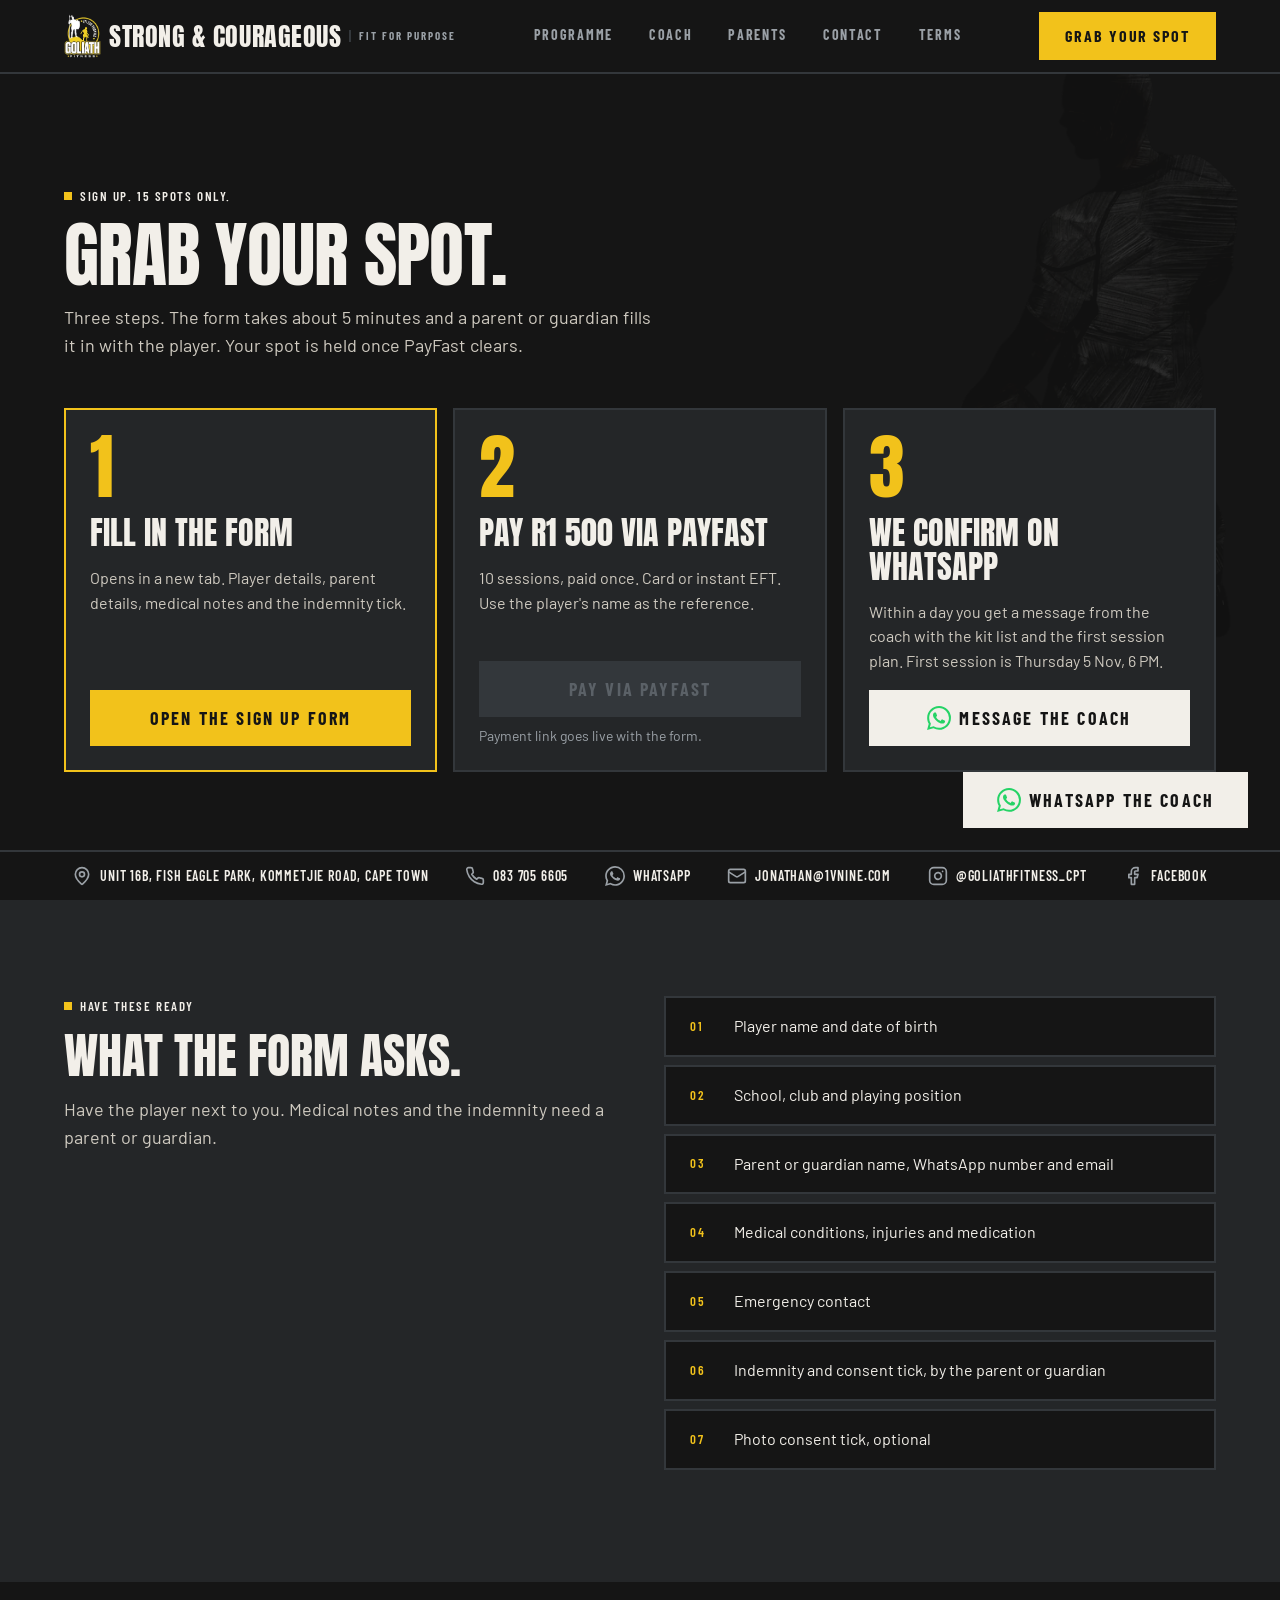
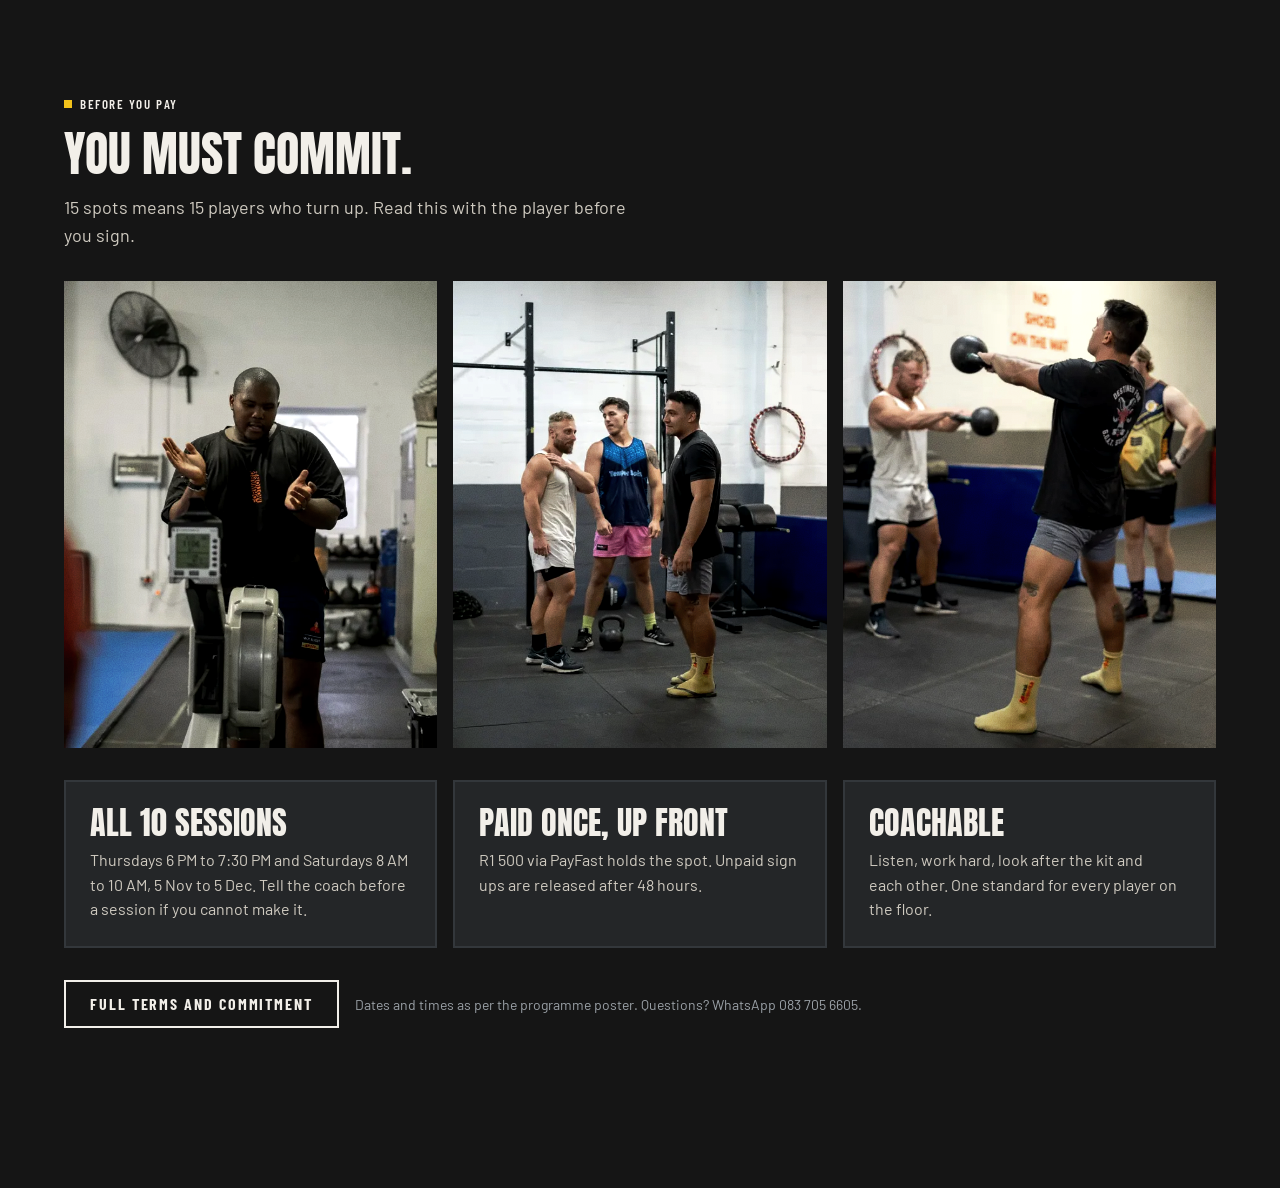
==== commit 27ee5014: "More photos across the site, as lightweight WebP 13 new session photos, each resized to 600/1000 px " ====
--- a/sign-up.html
+++ b/sign-up.html
@@ -5,7 +5,7 @@
 <meta name="viewport" content="width=device-width, initial-scale=1">
 <title>Sign Up for No Base. No Season. | Teen Rugby, Cape Town</title>
 <meta name="description" content="Three steps to a spot on No Base. No Season.: fill in the form, pay R1 500 via PayFast, get confirmed on WhatsApp.">
-<link rel="canonical" href="https://n0basen0season.netlify.app/sign-up">
+<link rel="canonical" href="https://strong-courageous.co.za/sign-up">
 <link rel="icon" type="image/png" sizes="32x32" href="assets/favicon-32.png">
 <link rel="apple-touch-icon" href="assets/apple-touch-icon.png">
 <meta name="theme-color" content="#151515">
@@ -13,15 +13,15 @@
 <meta property="og:site_name" content="Strong &amp; Courageous Rugby">
 <meta property="og:title" content="Sign Up for No Base. No Season. | Teen Rugby, Cape Town">
 <meta property="og:description" content="Three steps to a spot on No Base. No Season.: fill in the form, pay R1 500 via PayFast, get confirmed on WhatsApp.">
-<meta property="og:url" content="https://n0basen0season.netlify.app/sign-up">
-<meta property="og:image" content="https://n0basen0season.netlify.app/assets/og-image.jpg">
+<meta property="og:url" content="https://strong-courageous.co.za/sign-up">
+<meta property="og:image" content="https://strong-courageous.co.za/assets/og-image.jpg">
 <meta property="og:image:width" content="1200">
 <meta property="og:image:height" content="630">
 <meta property="og:image:alt" content="Goliath Fitness, Fit for Purpose badge">
 <meta name="twitter:card" content="summary_large_image">
 <meta name="twitter:title" content="Sign Up for No Base. No Season. | Teen Rugby, Cape Town">
 <meta name="twitter:description" content="Three steps to a spot on No Base. No Season.: fill in the form, pay R1 500 via PayFast, get confirmed on WhatsApp.">
-<meta name="twitter:image" content="https://n0basen0season.netlify.app/assets/og-image.jpg">
+<meta name="twitter:image" content="https://strong-courageous.co.za/assets/og-image.jpg">
 <link rel="preload" href="assets/fonts/Anton-Regular.woff2" as="font" type="font/woff2" crossorigin>
 <link rel="preload" href="assets/fonts/Barlow-Regular.woff2" as="font" type="font/woff2" crossorigin>
 <link rel="stylesheet" href="css/goliath.css">
@@ -33,14 +33,14 @@
  "@graph": [
   {
    "@type": "WebPage",
-   "@id": "https://n0basen0season.netlify.app/sign-up",
+   "@id": "https://strong-courageous.co.za/sign-up",
    "name": "Sign Up for No Base. No Season. | Teen Rugby, Cape Town",
-   "url": "https://n0basen0season.netlify.app/sign-up",
+   "url": "https://strong-courageous.co.za/sign-up",
    "isPartOf": {
-    "@id": "https://n0basen0season.netlify.app/#website"
+    "@id": "https://strong-courageous.co.za/#website"
    },
    "about": {
-    "@id": "https://n0basen0season.netlify.app/#event"
+    "@id": "https://strong-courageous.co.za/#event"
    }
   },
   {
@@ -50,13 +50,13 @@
      "@type": "ListItem",
      "position": 1,
      "name": "Home",
-     "item": "https://n0basen0season.netlify.app/"
+     "item": "https://strong-courageous.co.za/"
     },
     {
      "@type": "ListItem",
      "position": 2,
      "name": "Sign Up",
-     "item": "https://n0basen0season.netlify.app/sign-up"
+     "item": "https://strong-courageous.co.za/sign-up"
     }
    ]
   }
@@ -175,6 +175,20 @@
       <h2 class="gl-sh__title" id="commit-title">You Must Commit.</h2>
       <p class="gl-sh__lead">15 spots means 15 players who turn up. Read this with the player before you sign.</p>
     </div>
+    <div class="photo-row">
+        <div class="gl-photo" style="aspect-ratio:4 / 5">
+          <img class="gl-photo__img" src="assets/photos/signup-rower-clap-600.webp" srcset="assets/photos/signup-rower-clap-600.webp 600w, assets/photos/signup-rower-clap-1000.webp 1000w" sizes="(min-width: 1280px) 368px, 33vw" width="1000" height="1500" alt="Player clapping a teammate on at the rowing machine" loading="lazy">
+          <div class="gl-photo__grain"></div>
+        </div>
+        <div class="gl-photo" style="aspect-ratio:4 / 5">
+          <img class="gl-photo__img" src="assets/photos/signup-floor-talk-600.webp" srcset="assets/photos/signup-floor-talk-600.webp 600w, assets/photos/signup-floor-talk-1000.webp 1000w" sizes="(min-width: 1280px) 368px, 33vw" width="1000" height="1500" alt="Three players talking between sets on the gym floor" loading="lazy">
+          <div class="gl-photo__grain"></div>
+        </div>
+        <div class="gl-photo" style="aspect-ratio:4 / 5">
+          <img class="gl-photo__img" src="assets/photos/signup-kettlebell-pair-600.webp" srcset="assets/photos/signup-kettlebell-pair-600.webp 600w, assets/photos/signup-kettlebell-pair-1000.webp 1000w" sizes="(min-width: 1280px) 368px, 33vw" width="1000" height="1500" alt="Two players swinging kettlebells side by side" loading="lazy">
+          <div class="gl-photo__grain"></div>
+        </div>
+    </div>
     <div style="display:grid;grid-template-columns:repeat(auto-fit,minmax(240px,1fr));gap:16px">
       <div class="gl-card" style="padding:24px;gap:8px"><span class="t-h3">All 10 sessions</span><span class="t-body">Thursdays 6 PM to 7:30 PM and Saturdays 8 AM to 10 AM, 5 Nov to 5 Dec. Tell the coach before a session if you cannot make it.</span></div>
       <div class="gl-card" style="padding:24px;gap:8px"><span class="t-h3">Paid once, up front</span><span class="t-body">R1 500 via PayFast holds the spot. Unpaid sign ups are released after 48 hours.</span></div>
--- a/css/site.css
+++ b/css/site.css
@@ -28,3 +28,15 @@
 .skip-link{position:absolute;left:var(--sp-2);top:-100px;z-index:calc(var(--z-overlay) + 1);padding:var(--sp-1) var(--sp-2);background:var(--accent);color:var(--text-on-accent);font-family:var(--font-label);font-weight:var(--weight-bold);letter-spacing:var(--tracking-label);text-transform:uppercase;text-decoration:none}
 .skip-link:focus{top:var(--sp-1);color:var(--text-on-accent)}
 #main:focus{outline:none}
+
+/* Testimonials. Quote card from the design system, without stars (these are references, not ratings). */
+.testimonial-grid{display:grid;grid-template-columns:repeat(auto-fit,minmax(300px,1fr));gap:16px;align-items:start}
+.gl-quote{margin:0}
+.gl-quote blockquote{margin:0}
+.gl-quote__meta{flex-direction:column;align-items:flex-start;gap:4px;line-height:1.3}
+.gl-quote--display .gl-quote__text{max-width:40ch}
+
+/* Photo grids: Home is 2 across on phones and 4 from 768px; the Sign Up strip is always 3 across. */
+.photo-grid{display:grid;grid-template-columns:repeat(2,minmax(0,1fr));gap:16px}
+.photo-row{display:grid;grid-template-columns:repeat(3,minmax(0,1fr));gap:8px}
+@media(min-width:768px){.photo-grid{grid-template-columns:repeat(4,minmax(0,1fr))}.photo-row{gap:16px}}
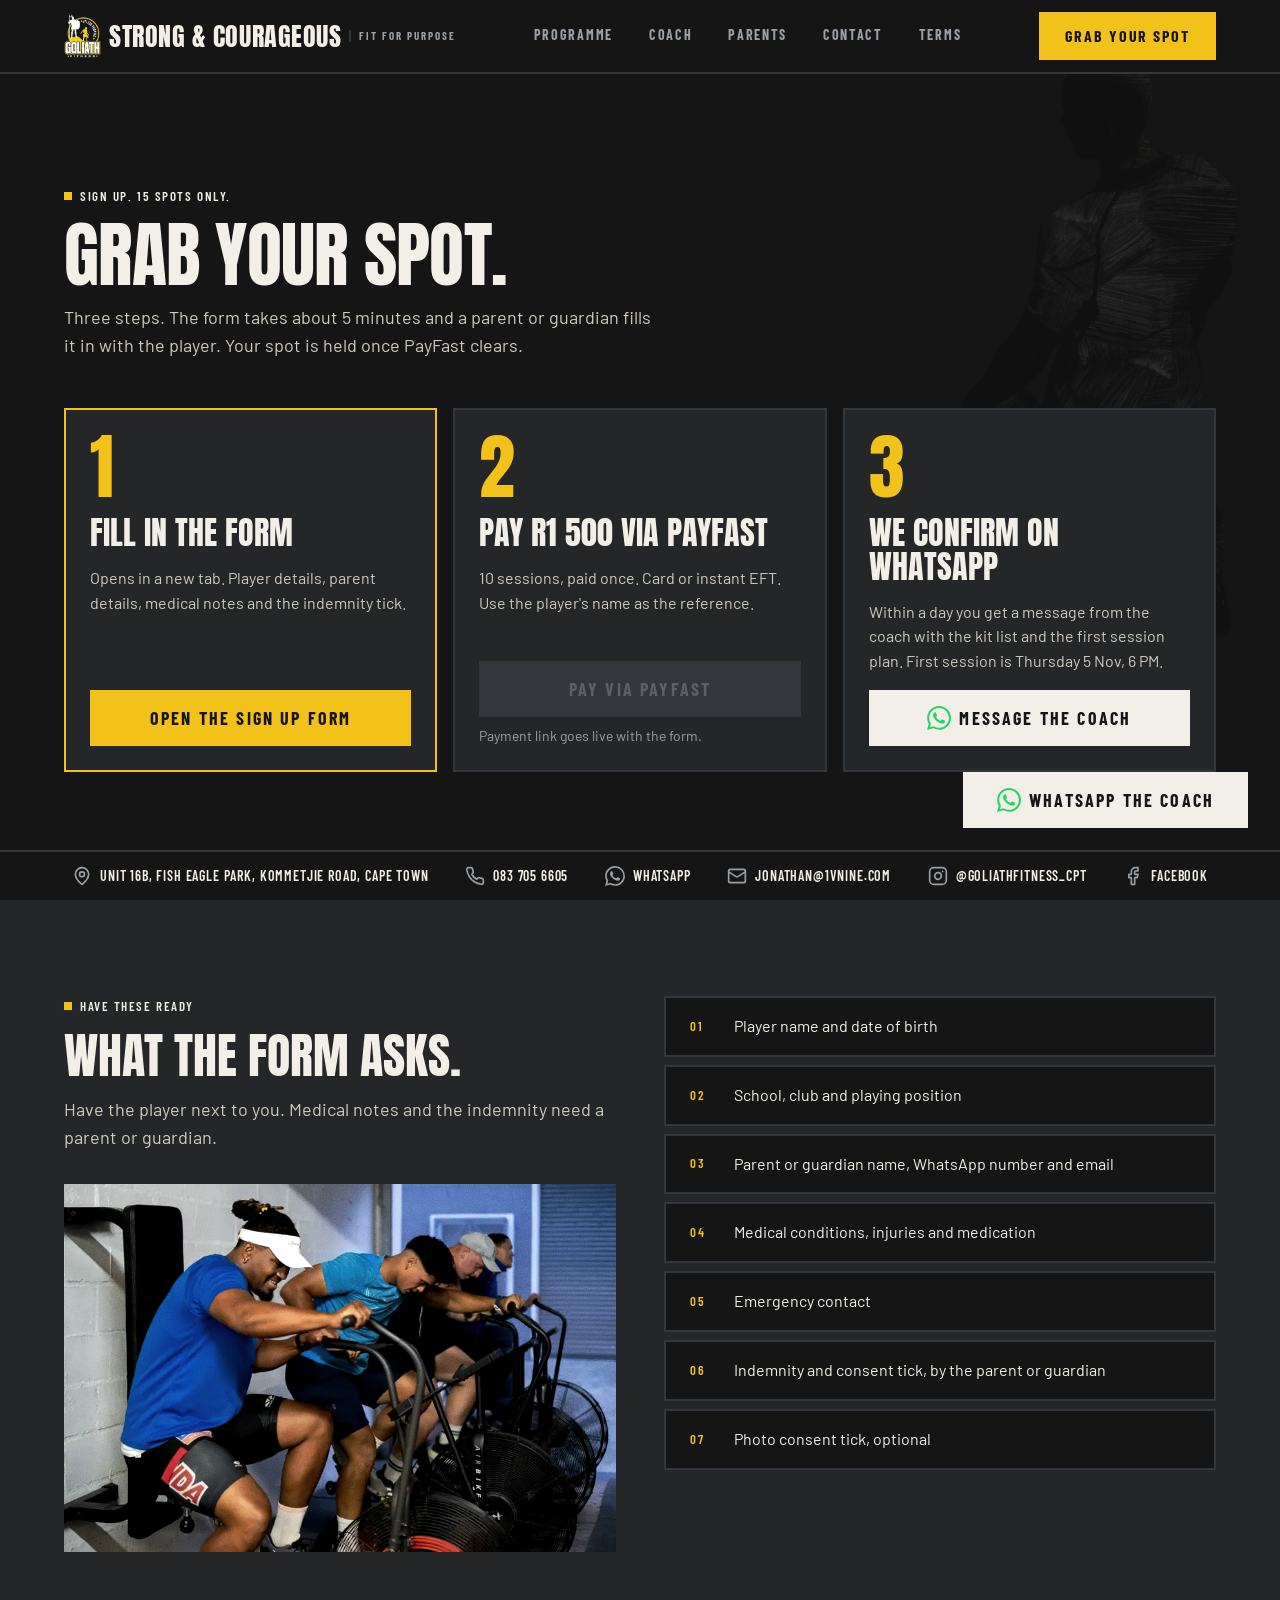
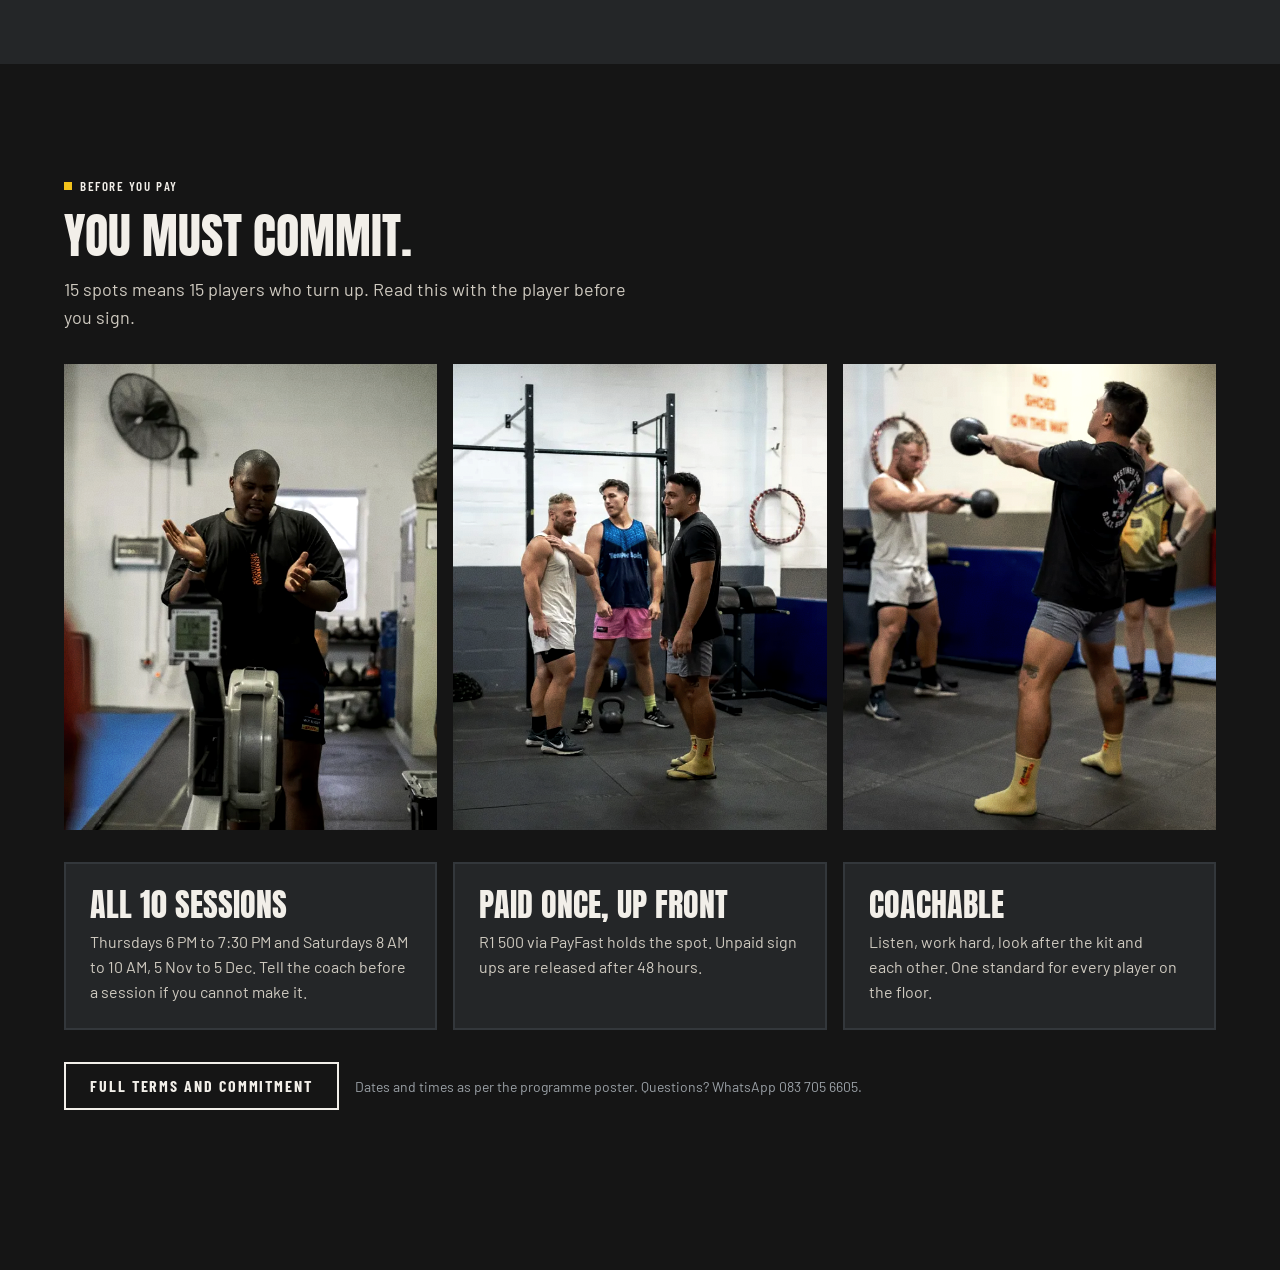
==== commit b549aa43: "Second batch of session photos 10 more photos as 600/1000 (portrait) or 800/1600 (landscape) WebP wi" ====
--- a/sign-up.html
+++ b/sign-up.html
@@ -151,10 +151,16 @@
 
 <section class="gl-band gl-section" aria-labelledby="asks-title">
   <div class="gl-container" style="display:grid;grid-template-columns:repeat(auto-fit,minmax(280px,1fr));gap:48px;align-items:start">
+    <div style="display:flex;flex-direction:column;gap:32px">
     <div class="gl-sh">
       <span class="eyebrow">Have these ready</span>
       <h2 class="gl-sh__title" id="asks-title">What the Form Asks.</h2>
       <p class="gl-sh__lead">Have the player next to you. Medical notes and the indemnity need a parent or guardian.</p>
+    </div>
+    <div class="gl-photo" style="aspect-ratio:3 / 2">
+          <img class="gl-photo__img" src="assets/photos/signup-bikes-crew-800.webp" srcset="assets/photos/signup-bikes-crew-800.webp 800w, assets/photos/signup-bikes-crew-1600.webp 1600w" sizes="(min-width: 1280px) 552px, (min-width: 768px) 50vw, 100vw" width="1600" height="1066" alt="Players pushing on the assault bikes together" loading="lazy">
+          <div class="gl-photo__grain"></div>
+        </div>
     </div>
     <ul style="list-style:none;margin:0;padding:0;display:flex;flex-direction:column;gap:8px">
       <li class="gl-card" style="padding:16px 24px;flex-direction:row;gap:16px;align-items:center"><span class="t-label" style="color:var(--text-accent);min-width:28px">01</span><span class="t-body" style="color:var(--text-primary)">Player name and date of birth</span></li>
--- a/css/site.css
+++ b/css/site.css
@@ -40,3 +40,5 @@
 .photo-grid{display:grid;grid-template-columns:repeat(2,minmax(0,1fr));gap:16px}
 .photo-row{display:grid;grid-template-columns:repeat(3,minmax(0,1fr));gap:8px}
 @media(min-width:768px){.photo-grid{grid-template-columns:repeat(4,minmax(0,1fr))}.photo-row{gap:16px}}
+.photo-pair{display:grid;grid-template-columns:minmax(0,1fr);gap:16px}
+@media(min-width:768px){.photo-pair{grid-template-columns:repeat(2,minmax(0,1fr))}}
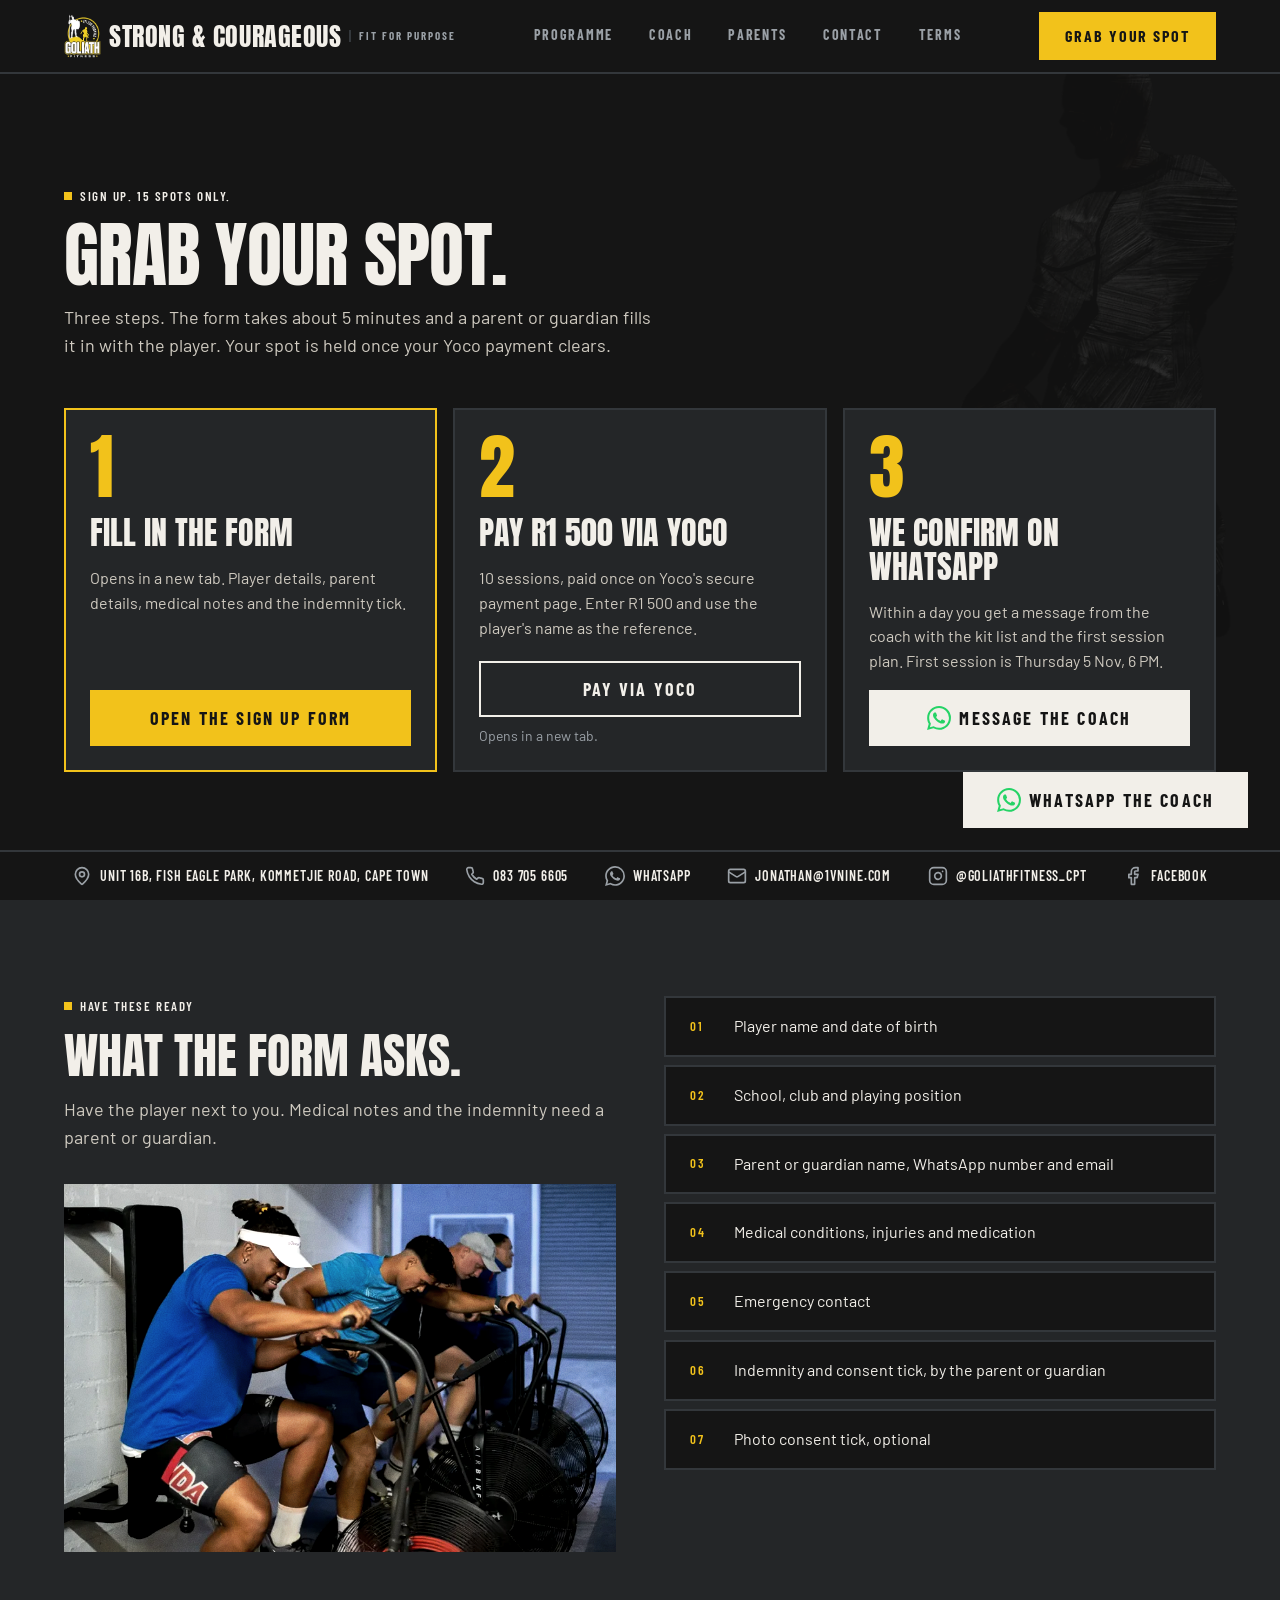
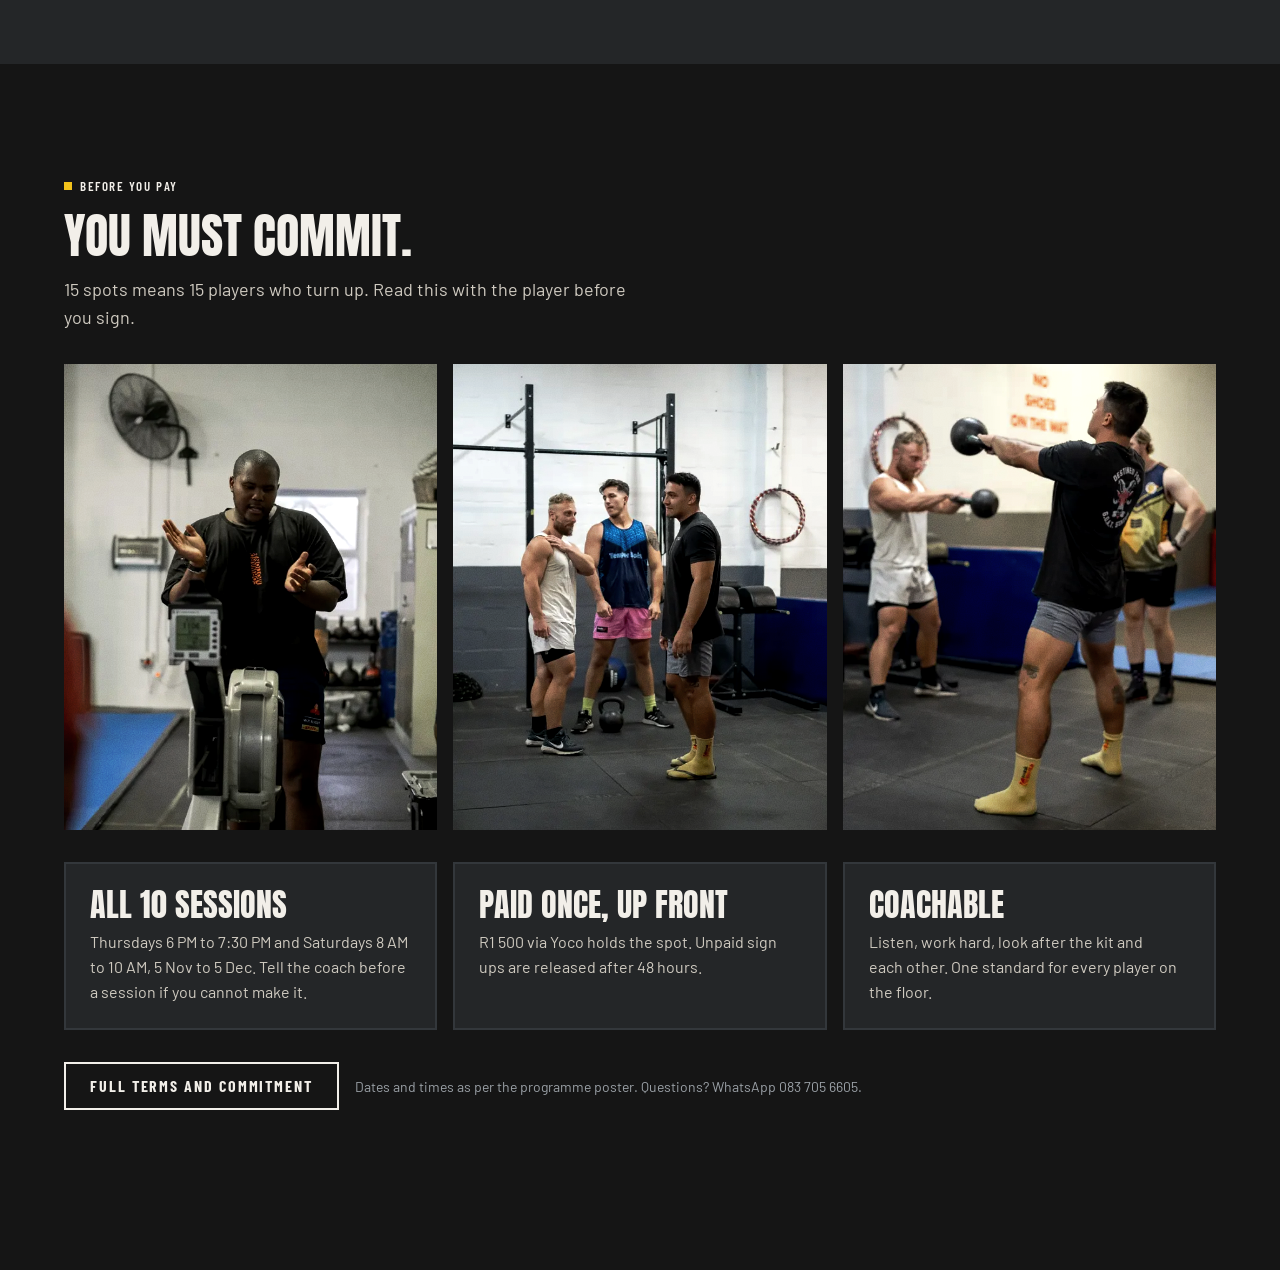
==== commit 15afb938: "Payments: Yoco instead of PayFast "Pay via Yoco" on Sign Up step 2 now links to https://pay.yoco.com" ====
--- a/sign-up.html
+++ b/sign-up.html
@@ -4,7 +4,7 @@
 <meta charset="utf-8">
 <meta name="viewport" content="width=device-width, initial-scale=1">
 <title>Sign Up for No Base. No Season. | Teen Rugby, Cape Town</title>
-<meta name="description" content="Three steps to a spot on No Base. No Season.: fill in the form, pay R1 500 via PayFast, get confirmed on WhatsApp.">
+<meta name="description" content="Three steps to a spot on No Base. No Season.: fill in the form, pay R1 500 via Yoco, get confirmed on WhatsApp.">
 <link rel="canonical" href="https://strong-courageous.co.za/sign-up">
 <link rel="icon" type="image/png" sizes="32x32" href="assets/favicon-32.png">
 <link rel="apple-touch-icon" href="assets/apple-touch-icon.png">
@@ -12,7 +12,7 @@
 <meta property="og:type" content="website">
 <meta property="og:site_name" content="Strong &amp; Courageous Rugby">
 <meta property="og:title" content="Sign Up for No Base. No Season. | Teen Rugby, Cape Town">
-<meta property="og:description" content="Three steps to a spot on No Base. No Season.: fill in the form, pay R1 500 via PayFast, get confirmed on WhatsApp.">
+<meta property="og:description" content="Three steps to a spot on No Base. No Season.: fill in the form, pay R1 500 via Yoco, get confirmed on WhatsApp.">
 <meta property="og:url" content="https://strong-courageous.co.za/sign-up">
 <meta property="og:image" content="https://strong-courageous.co.za/assets/og-image.jpg">
 <meta property="og:image:width" content="1200">
@@ -20,7 +20,7 @@
 <meta property="og:image:alt" content="Goliath Fitness, Fit for Purpose badge">
 <meta name="twitter:card" content="summary_large_image">
 <meta name="twitter:title" content="Sign Up for No Base. No Season. | Teen Rugby, Cape Town">
-<meta name="twitter:description" content="Three steps to a spot on No Base. No Season.: fill in the form, pay R1 500 via PayFast, get confirmed on WhatsApp.">
+<meta name="twitter:description" content="Three steps to a spot on No Base. No Season.: fill in the form, pay R1 500 via Yoco, get confirmed on WhatsApp.">
 <meta name="twitter:image" content="https://strong-courageous.co.za/assets/og-image.jpg">
 <link rel="preload" href="assets/fonts/Anton-Regular.woff2" as="font" type="font/woff2" crossorigin>
 <link rel="preload" href="assets/fonts/Barlow-Regular.woff2" as="font" type="font/woff2" crossorigin>
@@ -116,7 +116,7 @@
     <div class="gl-sh gl-sh--display">
       <span class="eyebrow">Sign up. 15 spots only.</span>
       <h1 class="gl-sh__title" id="signup-title">Grab Your Spot.</h1>
-      <p class="gl-sh__lead">Three steps. The form takes about 5 minutes and a parent or guardian fills it in with the player. Your spot is held once PayFast clears.</p>
+      <p class="gl-sh__lead">Three steps. The form takes about 5 minutes and a parent or guardian fills it in with the player. Your spot is held once your Yoco payment clears.</p>
     </div>
     <ol style="list-style:none;margin:0;padding:0;display:grid;grid-template-columns:repeat(auto-fit,minmax(280px,1fr));gap:16px">
       <li class="gl-card" style="padding:24px;gap:16px;border-color:var(--border-accent)">
@@ -129,12 +129,11 @@
       </li>
       <li class="gl-card" style="padding:24px;gap:16px">
         <span class="t-display-l" style="color:var(--text-accent)">2</span>
-        <span class="t-h3">Pay R1 500 via PayFast</span>
-        <span class="t-body">10 sessions, paid once. Card or instant EFT. Use the player's name as the reference.</span>
+        <span class="t-h3">Pay R1 500 via Yoco</span>
+        <span class="t-body">10 sessions, paid once on Yoco&#39;s secure payment page. Enter R1 500 and use the player&#39;s name as the reference.</span>
         <div style="margin-top:auto;display:flex;flex-direction:column;gap:8px">
-          <!-- PayFast link not set yet. When you have it: replace role/aria-disabled with href="YOUR_PAYFAST_LINK" target="_blank" rel="noopener noreferrer", and delete the note below. -->
-          <a class="gl-btn gl-btn--secondary gl-btn--lg gl-btn--full" role="link" aria-disabled="true"><span>Pay via PayFast</span></a>
-          <span class="t-small">Payment link goes live with the form.</span>
+          <a class="gl-btn gl-btn--secondary gl-btn--lg gl-btn--full" href="https://pay.yoco.com/Strong-Courageous" target="_blank" rel="noopener noreferrer"><span>Pay via Yoco</span></a>
+          <span class="t-small">Opens in a new tab.</span>
         </div>
       </li>
       <li class="gl-card" style="padding:24px;gap:16px">
@@ -142,7 +141,7 @@
         <span class="t-h3">We confirm on WhatsApp</span>
         <span class="t-body">Within a day you get a message from the coach with the kit list and the first session plan. First session is Thursday 5 Nov, 6 PM.</span>
         <div style="margin-top:auto">
-          <a class="gl-btn gl-btn--whatsapp gl-btn--full" href="https://wa.me/27837056605?text=Hi%20Jonathan.%20I%20have%20signed%20up%20for%20No%20Base.%20No%20Season.%20and%20paid%20via%20PayFast." target="_blank" rel="noopener noreferrer"><svg class="gl-icon" width="24" height="24" aria-hidden="true"><use href="#i-whatsapp"/></svg><span>Message the Coach</span></a>
+          <a class="gl-btn gl-btn--whatsapp gl-btn--full" href="https://wa.me/27837056605?text=Hi%20Jonathan.%20I%20have%20signed%20up%20for%20No%20Base.%20No%20Season.%20and%20paid%20via%20Yoco." target="_blank" rel="noopener noreferrer"><svg class="gl-icon" width="24" height="24" aria-hidden="true"><use href="#i-whatsapp"/></svg><span>Message the Coach</span></a>
         </div>
       </li>
     </ol>
@@ -197,7 +196,7 @@
     </div>
     <div style="display:grid;grid-template-columns:repeat(auto-fit,minmax(240px,1fr));gap:16px">
       <div class="gl-card" style="padding:24px;gap:8px"><span class="t-h3">All 10 sessions</span><span class="t-body">Thursdays 6 PM to 7:30 PM and Saturdays 8 AM to 10 AM, 5 Nov to 5 Dec. Tell the coach before a session if you cannot make it.</span></div>
-      <div class="gl-card" style="padding:24px;gap:8px"><span class="t-h3">Paid once, up front</span><span class="t-body">R1 500 via PayFast holds the spot. Unpaid sign ups are released after 48 hours.</span></div>
+      <div class="gl-card" style="padding:24px;gap:8px"><span class="t-h3">Paid once, up front</span><span class="t-body">R1 500 via Yoco holds the spot. Unpaid sign ups are released after 48 hours.</span></div>
       <div class="gl-card" style="padding:24px;gap:8px"><span class="t-h3">Coachable</span><span class="t-body">Listen, work hard, look after the kit and each other. One standard for every player on the floor.</span></div>
     </div>
     <div class="gl-cluster" style="gap:16px">
--- a/css/site.css
+++ b/css/site.css
@@ -42,3 +42,16 @@
 @media(min-width:768px){.photo-grid{grid-template-columns:repeat(4,minmax(0,1fr))}.photo-row{gap:16px}}
 .photo-pair{display:grid;grid-template-columns:minmax(0,1fr);gap:16px}
 @media(min-width:768px){.photo-pair{grid-template-columns:repeat(2,minmax(0,1fr))}}
+
+/* Home hero slideshow (js/hero.js). Crossfade plus a slow Ken Burns move; the overlay and grain sit above. */
+.hero-slide{opacity:0;transition:opacity 1.6s ease-in-out;will-change:opacity,transform;transform-origin:50% 50%}
+.hero-slide.is-active{opacity:1}
+.hero-slide.kb-1{animation:kb-1 9s linear forwards}
+.hero-slide.kb-2{animation:kb-2 9s linear forwards}
+.hero-slide.kb-3{animation:kb-3 9s linear forwards}
+.hero-slide.kb-4{animation:kb-4 9s linear forwards}
+@keyframes kb-1{from{transform:scale(1.04) translate(0,0)}to{transform:scale(1.16) translate(-2%,-1.5%)}}
+@keyframes kb-2{from{transform:scale(1.16) translate(2%,1%)}to{transform:scale(1.04) translate(0,0)}}
+@keyframes kb-3{from{transform:scale(1.04) translate(1.5%,-1%)}to{transform:scale(1.15) translate(-1%,1.5%)}}
+@keyframes kb-4{from{transform:scale(1.15) translate(-1.5%,1%)}to{transform:scale(1.05) translate(1%,-1%)}}
+@media (prefers-reduced-motion: reduce){.hero-slide{transition:none;animation:none!important}}
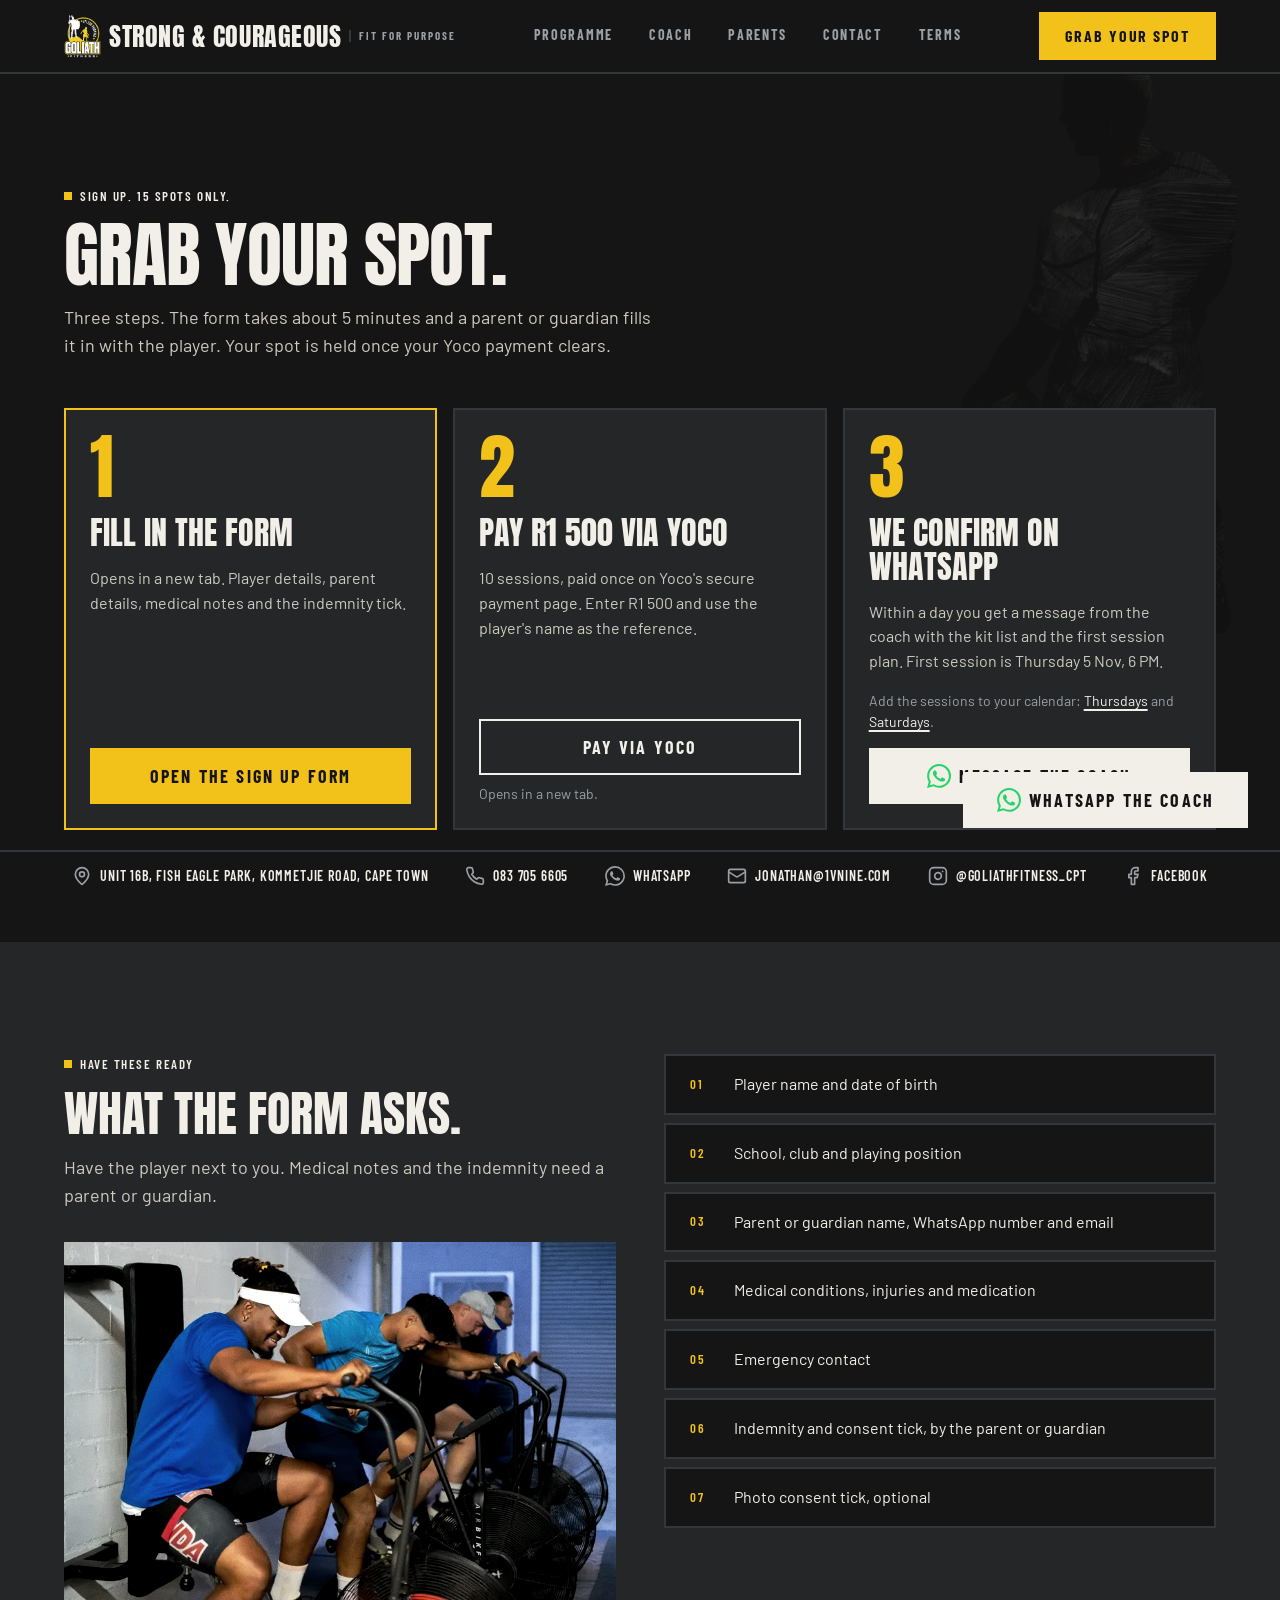
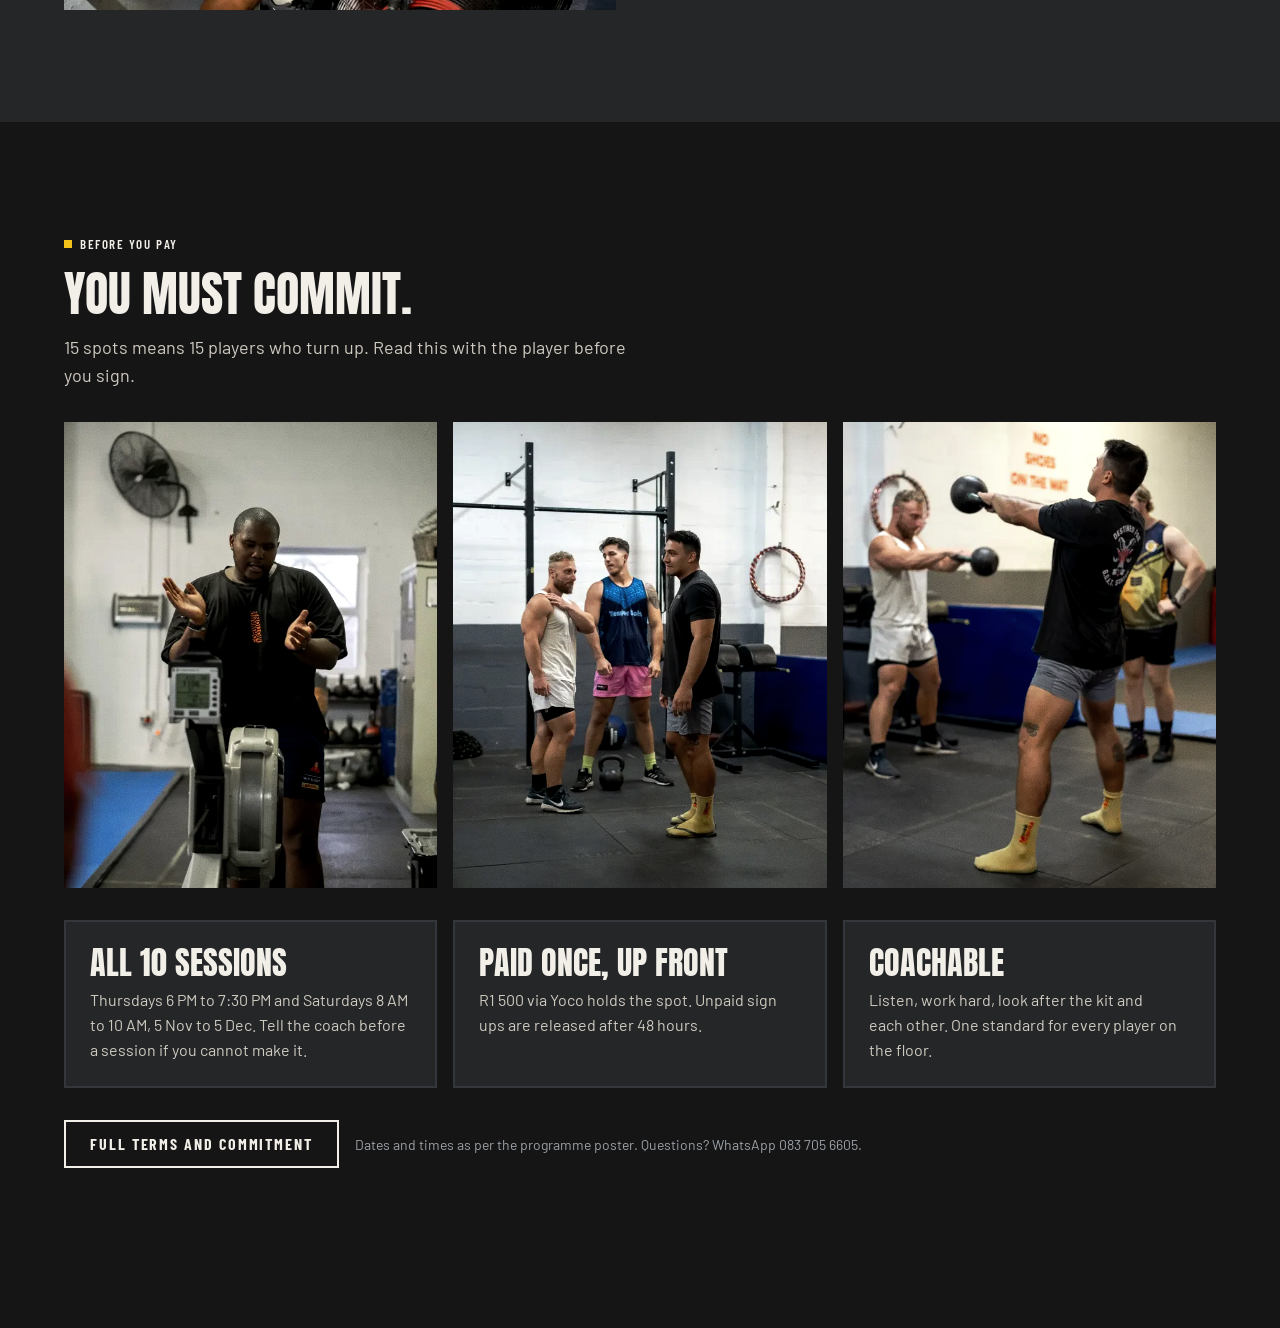
==== commit cf8dbdc3: "Calendar invites for the sessions Host the Thursday and Saturday .ics files from the confirmation em" ====
--- a/sign-up.html
+++ b/sign-up.html
@@ -140,6 +140,7 @@
         <span class="t-display-l" style="color:var(--text-accent)">3</span>
         <span class="t-h3">We confirm on WhatsApp</span>
         <span class="t-body">Within a day you get a message from the coach with the kit list and the first session plan. First session is Thursday 5 Nov, 6 PM.</span>
+        <span class="t-small">Add the sessions to your calendar: <a href="calendar/no-base-no-season-thursdays.ics">Thursdays</a> and <a href="calendar/no-base-no-season-saturdays.ics">Saturdays</a>.</span>
         <div style="margin-top:auto">
           <a class="gl-btn gl-btn--whatsapp gl-btn--full" href="https://wa.me/27837056605?text=Hi%20Jonathan.%20I%20have%20signed%20up%20for%20No%20Base.%20No%20Season.%20and%20paid%20via%20Yoco." target="_blank" rel="noopener noreferrer"><svg class="gl-icon" width="24" height="24" aria-hidden="true"><use href="#i-whatsapp"/></svg><span>Message the Coach</span></a>
         </div>
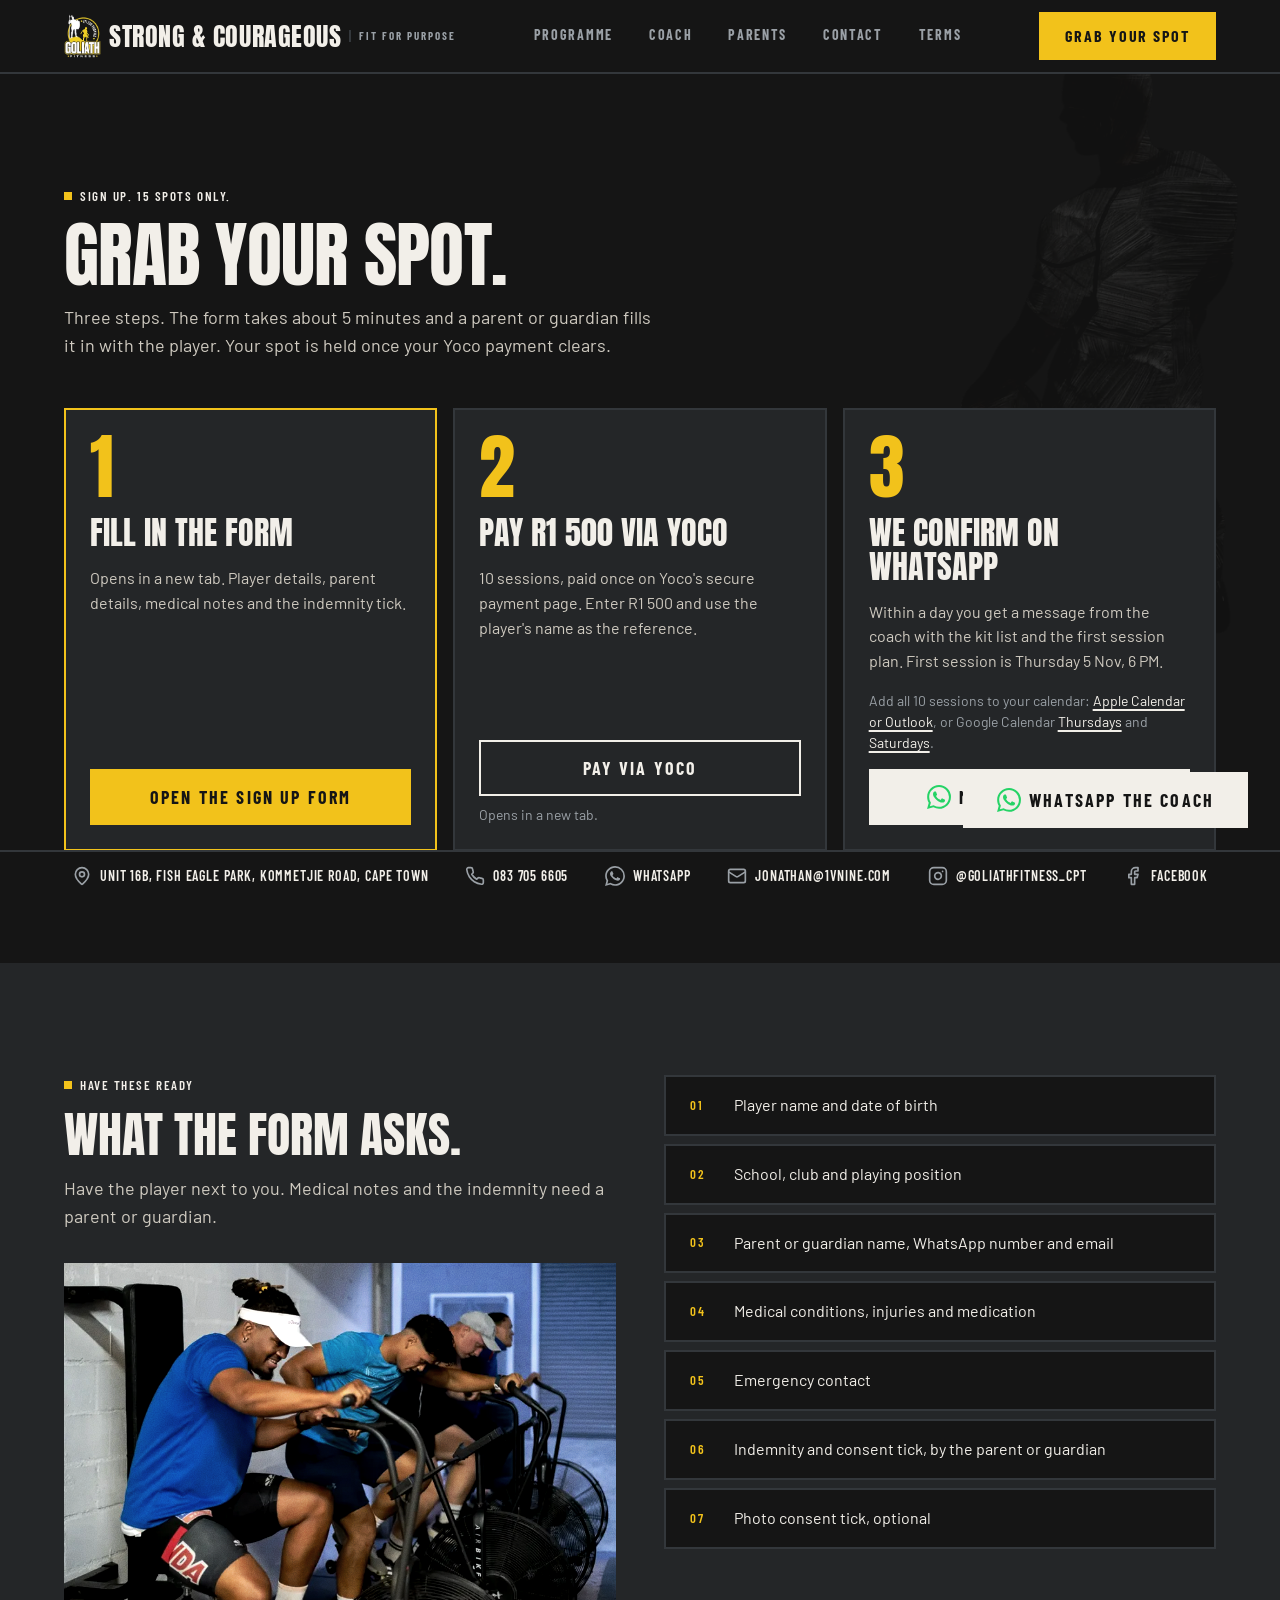
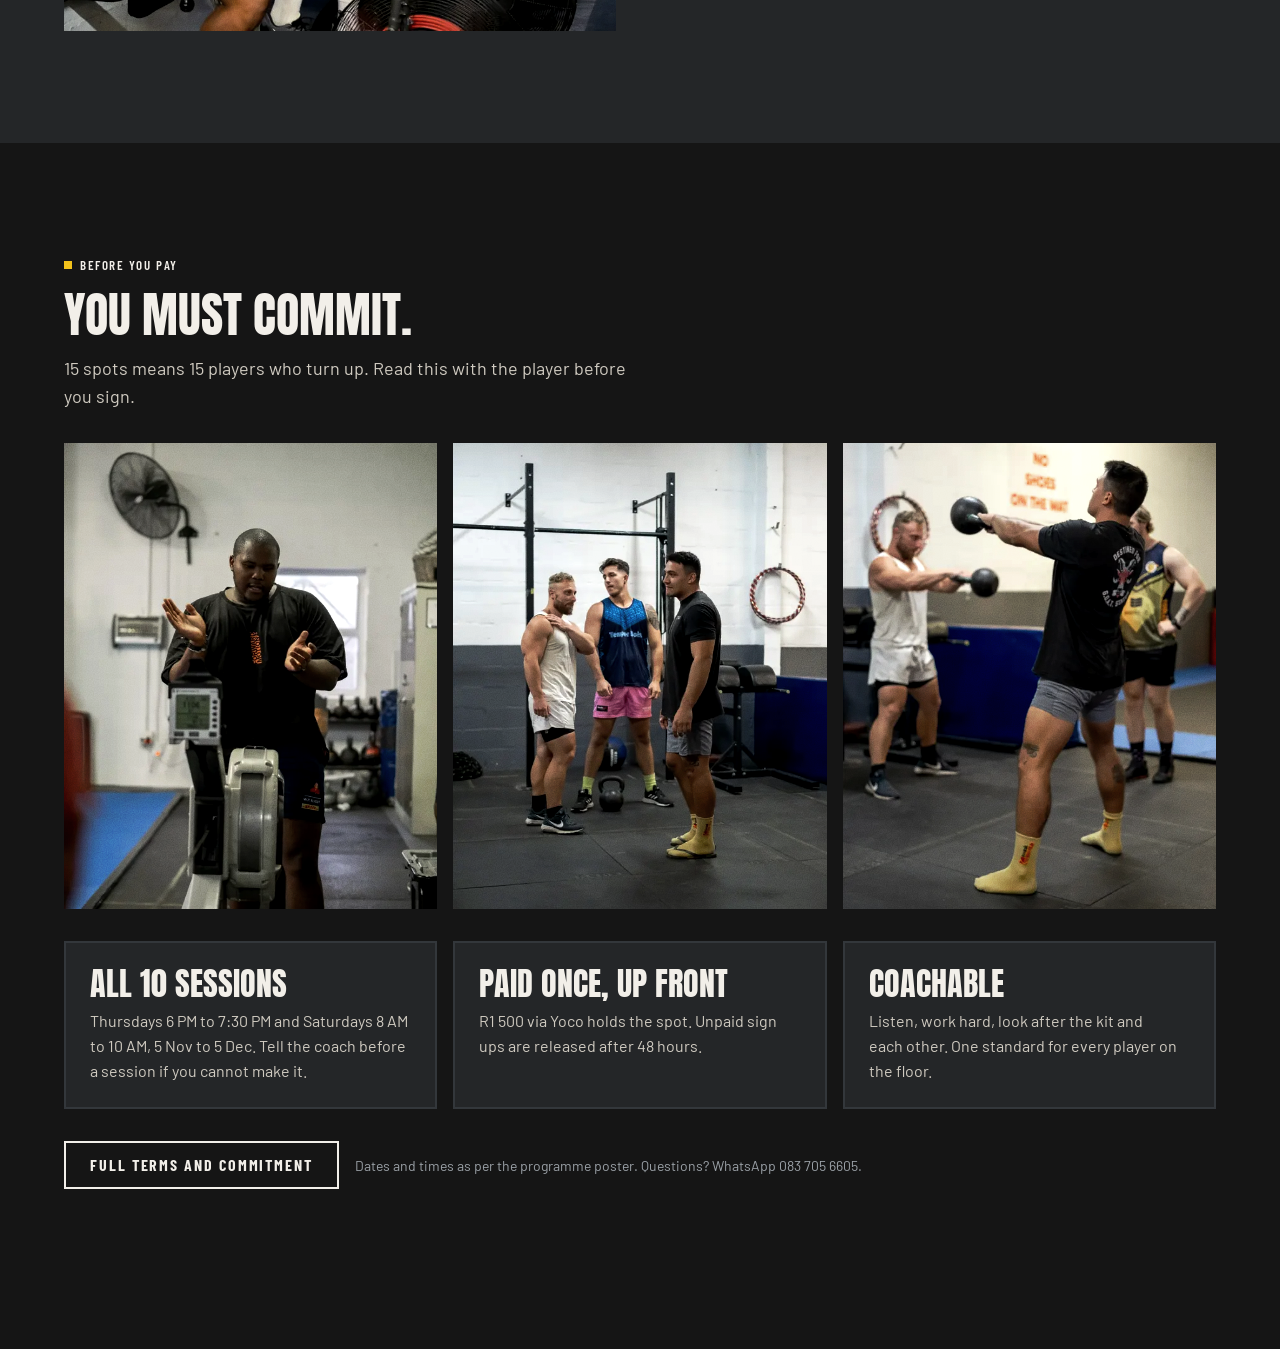
==== commit 9744b481: "Calendar: every session as its own event; welcome email on the site - Thursday and Saturday invites " ====
--- a/sign-up.html
+++ b/sign-up.html
@@ -140,7 +140,7 @@
         <span class="t-display-l" style="color:var(--text-accent)">3</span>
         <span class="t-h3">We confirm on WhatsApp</span>
         <span class="t-body">Within a day you get a message from the coach with the kit list and the first session plan. First session is Thursday 5 Nov, 6 PM.</span>
-        <span class="t-small">Add the sessions to your calendar: <a href="calendar/no-base-no-season-thursdays.ics">Thursdays</a> and <a href="calendar/no-base-no-season-saturdays.ics">Saturdays</a>.</span>
+        <span class="t-small">Add all 10 sessions to your calendar: <a href="calendar/no-base-no-season-all-sessions.ics">Apple Calendar or Outlook</a>, or Google Calendar <a href="https://calendar.google.com/calendar/render?action=TEMPLATE&amp;text=No%20Base.%20No%20Season.%20Gym%20session&amp;dates=20261105T180000/20261105T193000&amp;ctz=Africa/Johannesburg&amp;recur=RRULE:FREQ%3DWEEKLY%3BBYDAY%3DTH%3BCOUNT%3D5&amp;location=Goliath%20Fit%20for%20Purpose%2C%20Unit%2016B%2C%20Fish%20Eagle%20Park%2C%20Kommetjie%20Road%2C%20Cape%20Town&amp;details=Thursday%20gym%20session.%20Strength%2C%20speed%20and%20conditioning.%20Running%20or%20gym%20training%20shoes.%20Boots%20only%20when%20the%20coach%20asks%20for%20them.%20Arrive%2010%20minutes%20early.%205%20sessions%2C%20one%20a%20week." target="_blank" rel="noopener noreferrer">Thursdays</a> and <a href="https://calendar.google.com/calendar/render?action=TEMPLATE&amp;text=No%20Base.%20No%20Season.%20Gym%20and%20rugby%20basics&amp;dates=20261107T080000/20261107T100000&amp;ctz=Africa/Johannesburg&amp;recur=RRULE:FREQ%3DWEEKLY%3BBYDAY%3DSA%3BCOUNT%3D5&amp;location=Goliath%20Fit%20for%20Purpose%2C%20Unit%2016B%2C%20Fish%20Eagle%20Park%2C%20Kommetjie%20Road%2C%20Cape%20Town&amp;details=Saturday%20gym%20and%20rugby%20basics.%20Lift%20first%2C%20then%20the%20ball.%20Running%20or%20gym%20training%20shoes.%20Boots%20only%20when%20the%20coach%20asks%20for%20them.%20Arrive%2010%20minutes%20early.%205%20sessions%2C%20one%20a%20week." target="_blank" rel="noopener noreferrer">Saturdays</a>.</span>
         <div style="margin-top:auto">
           <a class="gl-btn gl-btn--whatsapp gl-btn--full" href="https://wa.me/27837056605?text=Hi%20Jonathan.%20I%20have%20signed%20up%20for%20No%20Base.%20No%20Season.%20and%20paid%20via%20Yoco." target="_blank" rel="noopener noreferrer"><svg class="gl-icon" width="24" height="24" aria-hidden="true"><use href="#i-whatsapp"/></svg><span>Message the Coach</span></a>
         </div>
